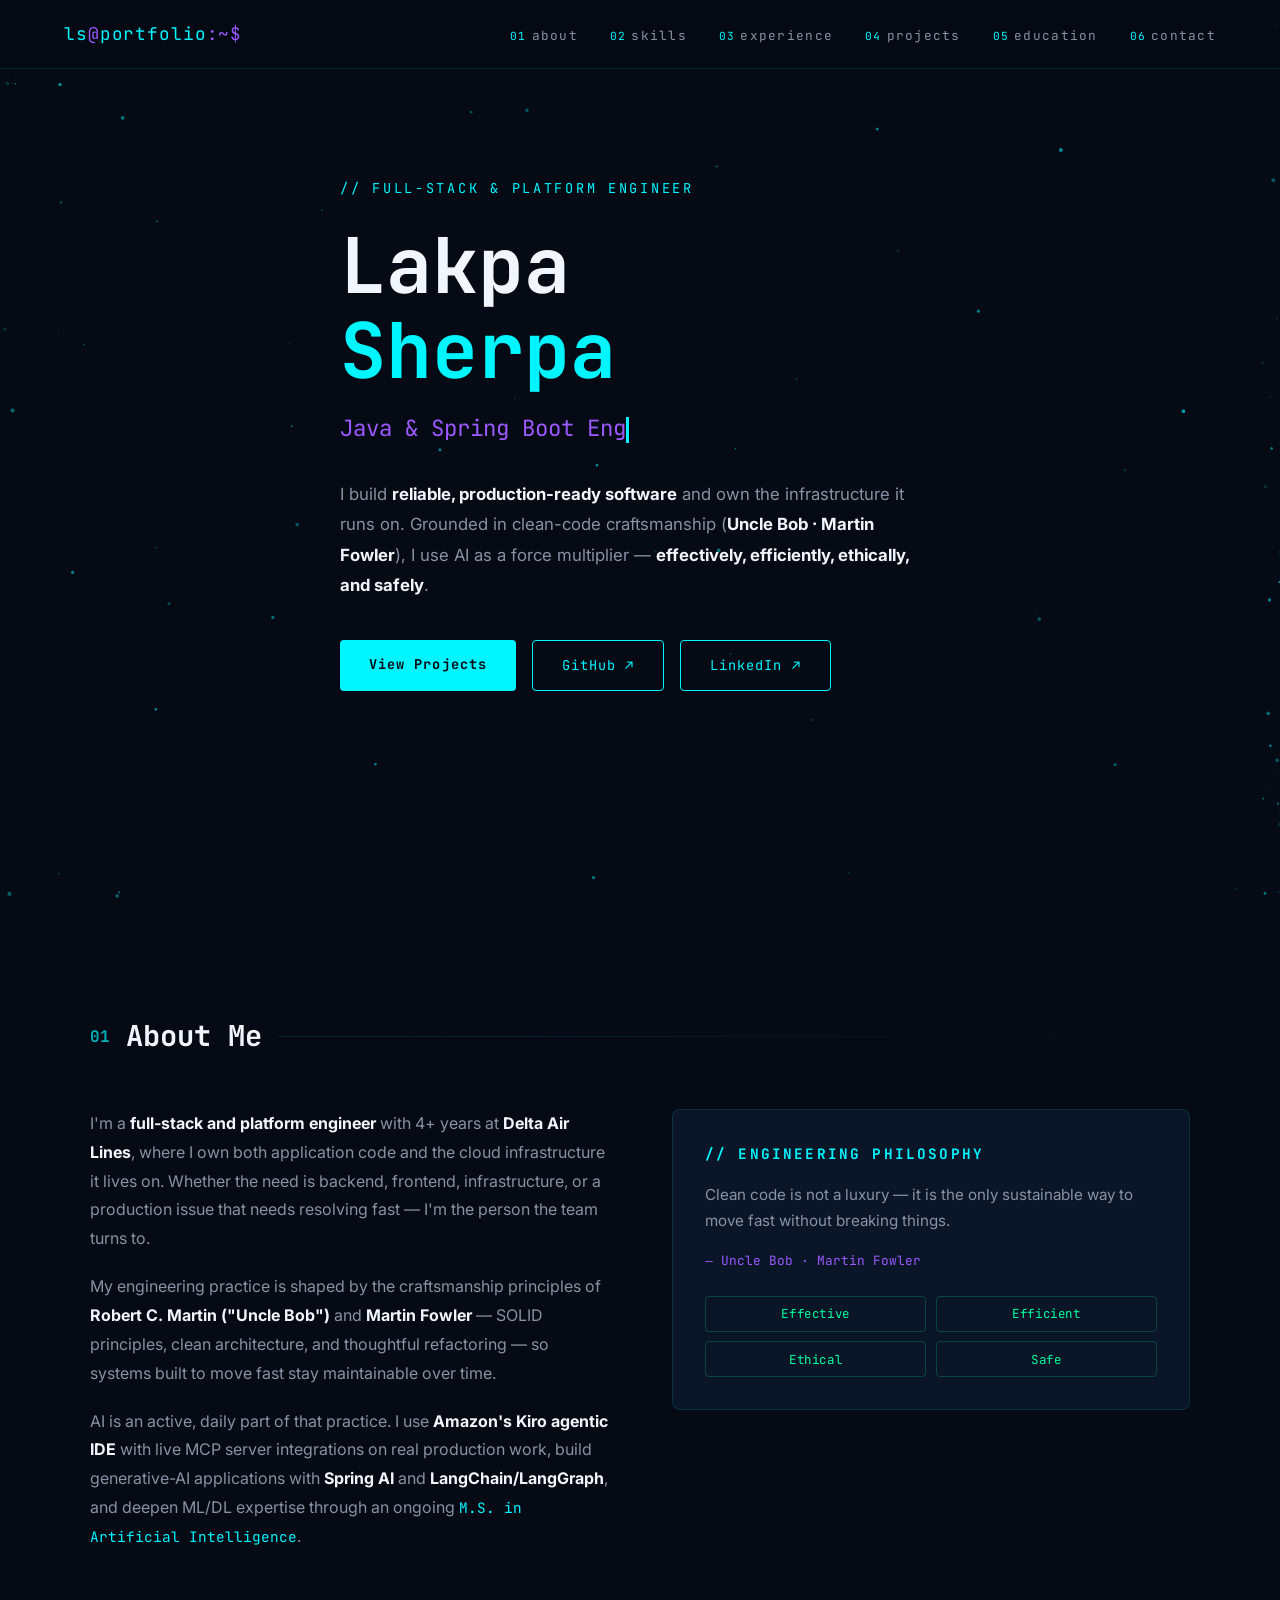
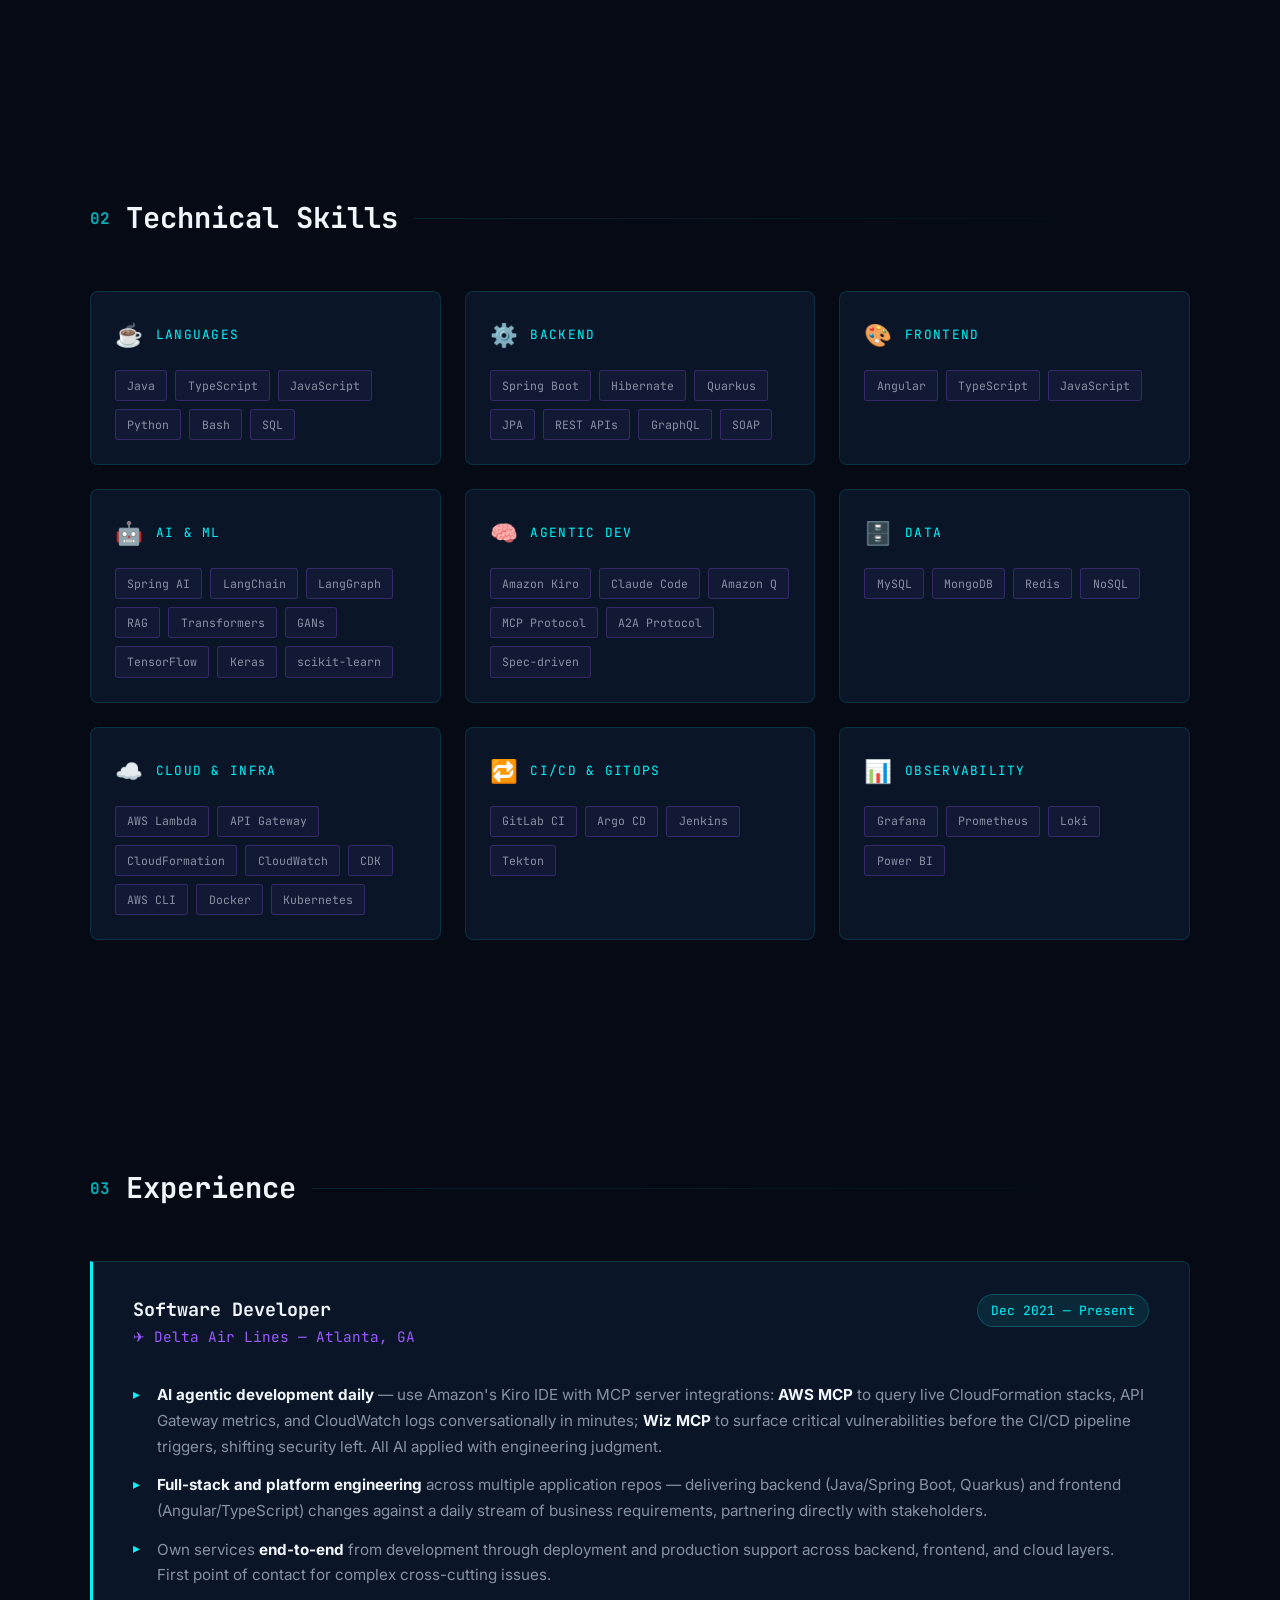
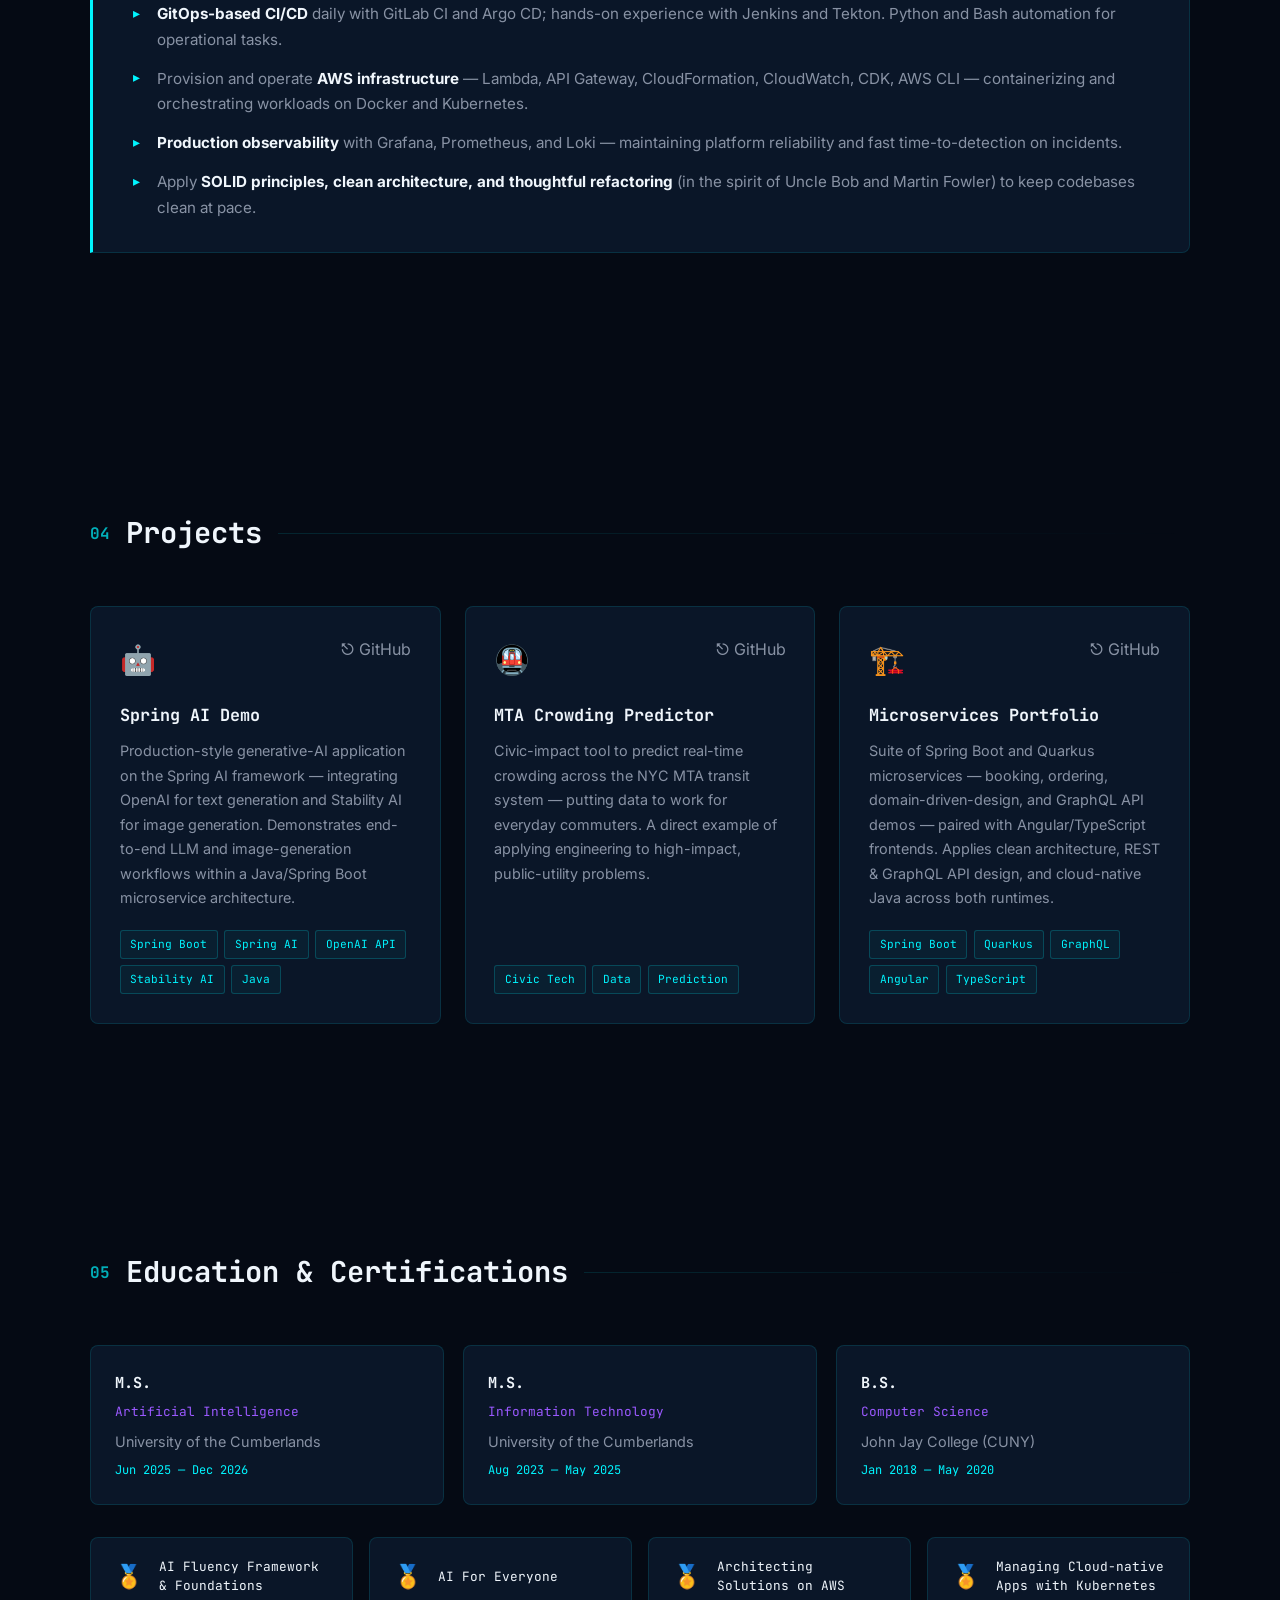
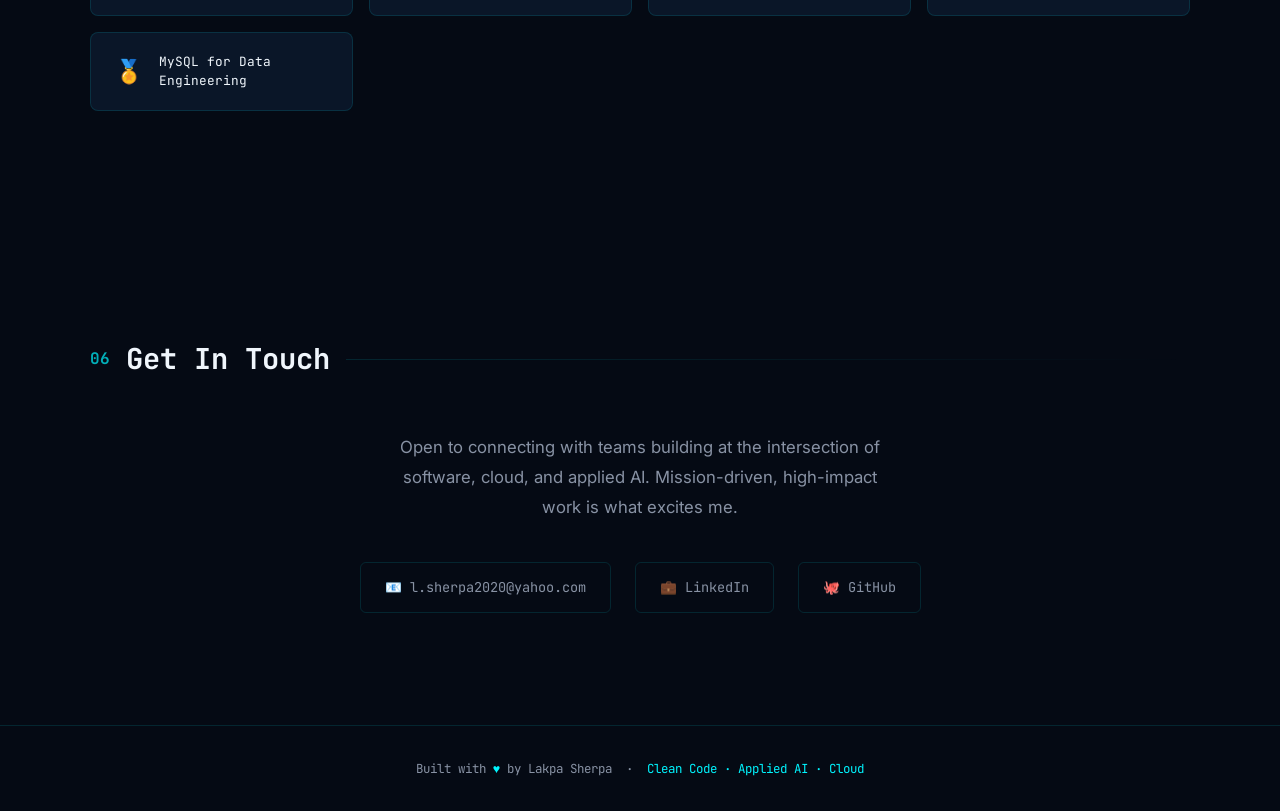
==== index.html @ 2749d1d5 "added the portfolio site" ====
<!DOCTYPE html>
<html lang="en">
<head>
<meta charset="UTF-8"/>
<meta name="viewport" content="width=device-width, initial-scale=1.0"/>
<title>Lakpa Sherpa — Full-Stack & Platform Engineer</title>
<link rel="preconnect" href="https://fonts.googleapis.com"/>
<link href="https://fonts.googleapis.com/css2?family=JetBrains+Mono:wght@300;400;600;700&family=Inter:wght@300;400;500;600&display=swap" rel="stylesheet"/>
<style>
*,*::before,*::after{box-sizing:border-box;margin:0;padding:0}
:root{
  --black:#050A14;
  --navy:#0D1B2A;
  --navy2:#0F2137;
  --cyan:#00F5FF;
  --violet:#9B59FF;
  --green:#00FF9C;
  --text:#8892A4;
  --white:#F0F6FC;
  --card:#0A1628;
  --border:rgba(0,245,255,0.12);
  --glow-cyan:0 0 20px rgba(0,245,255,0.4);
  --glow-violet:0 0 20px rgba(155,89,255,0.4);
}
html{scroll-behavior:smooth}
body{
  background:var(--black);
  color:var(--text);
  font-family:'Inter',sans-serif;
  font-size:16px;
  line-height:1.7;
  overflow-x:hidden;
}

/* ── SCROLLBAR ── */
::-webkit-scrollbar{width:4px}
::-webkit-scrollbar-track{background:var(--black)}
::-webkit-scrollbar-thumb{background:var(--cyan);border-radius:2px}

/* ── CANVAS BG ── */
#particles{position:fixed;top:0;left:0;width:100%;height:100%;z-index:0;pointer-events:none}

/* ── NAV ── */
nav{
  position:fixed;top:0;left:0;right:0;z-index:100;
  display:flex;justify-content:space-between;align-items:center;
  padding:1.2rem 4rem;
  background:rgba(5,10,20,0.85);
  backdrop-filter:blur(12px);
  border-bottom:1px solid var(--border);
  transition:all .3s;
}
.nav-logo{
  font-family:'JetBrains Mono',monospace;
  font-size:1.1rem;
  color:var(--cyan);
  text-decoration:none;
  letter-spacing:.05em;
}
.nav-logo span{color:var(--violet)}
.nav-links{display:flex;gap:2rem;list-style:none}
.nav-links a{
  font-family:'JetBrains Mono',monospace;
  font-size:.8rem;
  color:var(--text);
  text-decoration:none;
  letter-spacing:.1em;
  transition:color .2s;
  position:relative;
}
.nav-links a::before{
  content:attr(data-num);
  color:var(--cyan);
  margin-right:.3rem;
  font-size:.7rem;
}
.nav-links a:hover{color:var(--cyan)}

/* ── SECTIONS ── */
section{position:relative;z-index:1;padding:7rem 4rem}
.container{max-width:1100px;margin:0 auto}

/* ── HERO ── */
#hero{
  min-height:100vh;
  display:flex;align-items:center;
  padding-top:5rem;
}
.hero-inner{max-width:800px}
.hero-tag{
  font-family:'JetBrains Mono',monospace;
  font-size:.85rem;
  color:var(--cyan);
  letter-spacing:.2em;
  margin-bottom:1.5rem;
  opacity:0;animation:fadeUp .6s .2s forwards;
}
.hero-name{
  font-family:'JetBrains Mono',monospace;
  font-size:clamp(2.5rem,6vw,5rem);
  font-weight:700;
  color:var(--white);
  line-height:1.1;
  margin-bottom:1rem;
  opacity:0;animation:fadeUp .6s .4s forwards;
}
.hero-name .accent{color:var(--cyan)}
.hero-role{
  font-family:'JetBrains Mono',monospace;
  font-size:clamp(1rem,2.5vw,1.4rem);
  color:var(--violet);
  margin-bottom:2rem;
  min-height:2rem;
  opacity:0;animation:fadeUp .6s .6s forwards;
}
.cursor{
  display:inline-block;
  width:3px;height:1.2em;
  background:var(--cyan);
  vertical-align:middle;
  animation:blink 1s step-end infinite;
}
.hero-desc{
  font-size:1.05rem;
  color:var(--text);
  max-width:600px;
  margin-bottom:2.5rem;
  opacity:0;animation:fadeUp .6s .8s forwards;
  line-height:1.8;
}
.hero-desc strong{color:var(--white)}
.hero-cta{
  display:flex;gap:1rem;flex-wrap:wrap;
  opacity:0;animation:fadeUp .6s 1s forwards;
}
.btn{
  font-family:'JetBrains Mono',monospace;
  font-size:.85rem;
  letter-spacing:.08em;
  padding:.8rem 1.8rem;
  border-radius:4px;
  text-decoration:none;
  transition:all .25s;
  cursor:pointer;
}
.btn-primary{
  background:var(--cyan);
  color:var(--black);
  font-weight:700;
  border:none;
}
.btn-primary:hover{box-shadow:var(--glow-cyan);transform:translateY(-2px)}
.btn-outline{
  background:transparent;
  color:var(--cyan);
  border:1px solid var(--cyan);
}
.btn-outline:hover{background:rgba(0,245,255,0.08);box-shadow:var(--glow-cyan);transform:translateY(-2px)}

/* ── SECTION HEADING ── */
.section-heading{
  font-family:'JetBrains Mono',monospace;
  font-size:1.8rem;
  font-weight:700;
  color:var(--white);
  margin-bottom:3rem;
  display:flex;align-items:center;gap:1rem;
}
.section-heading::before{
  content:attr(data-num);
  color:var(--cyan);
  font-size:1rem;
  opacity:.7;
}
.section-heading::after{
  content:'';flex:1;
  height:1px;
  background:linear-gradient(to right,var(--border),transparent);
}

/* ── ABOUT ── */
.about-grid{display:grid;grid-template-columns:1fr 1fr;gap:4rem;align-items:start}
.about-text p{margin-bottom:1.2rem;color:var(--text);line-height:1.8}
.about-text p strong{color:var(--white)}
.about-text .highlight{
  color:var(--cyan);
  font-family:'JetBrains Mono',monospace;
  font-size:.9rem;
}
.philosophy-card{
  background:var(--card);
  border:1px solid var(--border);
  border-radius:8px;
  padding:2rem;
}
.philosophy-card h3{
  font-family:'JetBrains Mono',monospace;
  color:var(--cyan);
  font-size:.9rem;
  letter-spacing:.15em;
  margin-bottom:1rem;
  text-transform:uppercase;
}
.philosophy-card p{font-size:.95rem;color:var(--text);margin-bottom:1rem}
.philosophy-card .authors{
  font-family:'JetBrains Mono',monospace;
  font-size:.8rem;
  color:var(--violet);
}
.ai-principles{
  margin-top:1.5rem;
  display:grid;grid-template-columns:1fr 1fr;gap:.6rem;
}
.principle{
  font-family:'JetBrains Mono',monospace;
  font-size:.78rem;
  color:var(--green);
  padding:.4rem .8rem;
  border:1px solid rgba(0,255,156,0.2);
  border-radius:4px;
  text-align:center;
  letter-spacing:.05em;
}

/* ── SKILLS ── */
.skills-grid{display:grid;grid-template-columns:repeat(auto-fit,minmax(300px,1fr));gap:1.5rem}
.skill-card{
  background:var(--card);
  border:1px solid var(--border);
  border-radius:8px;
  padding:1.5rem;
  transition:all .25s;
}
.skill-card:hover{
  border-color:var(--cyan);
  box-shadow:var(--glow-cyan);
  transform:translateY(-3px);
}
.skill-card-header{
  display:flex;align-items:center;gap:.8rem;
  margin-bottom:1rem;
}
.skill-icon{font-size:1.4rem}
.skill-label{
  font-family:'JetBrains Mono',monospace;
  font-size:.8rem;
  color:var(--cyan);
  letter-spacing:.1em;
  text-transform:uppercase;
}
.skill-tags{display:flex;flex-wrap:wrap;gap:.5rem}
.tag{
  font-family:'JetBrains Mono',monospace;
  font-size:.72rem;
  padding:.3rem .7rem;
  border-radius:3px;
  border:1px solid rgba(155,89,255,0.25);
  color:var(--text);
  background:rgba(155,89,255,0.06);
  transition:all .2s;
}
.skill-card:hover .tag{border-color:rgba(0,245,255,0.3);background:rgba(0,245,255,0.06);color:var(--white)}

/* ── EXPERIENCE ── */
.exp-card{
  background:var(--card);
  border:1px solid var(--border);
  border-left:3px solid var(--cyan);
  border-radius:0 8px 8px 0;
  padding:2rem 2.5rem;
  margin-bottom:2rem;
  transition:all .25s;
}
.exp-card:hover{border-left-color:var(--violet);box-shadow:var(--glow-violet)}
.exp-header{display:flex;justify-content:space-between;align-items:flex-start;flex-wrap:wrap;gap:1rem;margin-bottom:.5rem}
.exp-title{
  font-family:'JetBrains Mono',monospace;
  font-size:1.15rem;
  font-weight:700;
  color:var(--white);
}
.exp-date{
  font-family:'JetBrains Mono',monospace;
  font-size:.8rem;
  color:var(--cyan);
  background:rgba(0,245,255,0.08);
  padding:.3rem .8rem;
  border-radius:20px;
  border:1px solid rgba(0,245,255,0.2);
  white-space:nowrap;
}
.exp-company{
  font-family:'JetBrains Mono',monospace;
  font-size:.9rem;
  color:var(--violet);
  margin-bottom:1.5rem;
}
.exp-bullets{list-style:none;display:flex;flex-direction:column;gap:.8rem}
.exp-bullets li{
  font-size:.95rem;
  color:var(--text);
  padding-left:1.5rem;
  position:relative;
  line-height:1.7;
}
.exp-bullets li::before{
  content:'▸';
  position:absolute;left:0;
  color:var(--cyan);
  font-size:.85rem;
  top:.05rem;
}
.exp-bullets li strong{color:var(--white)}

/* ── PROJECTS ── */
.projects-grid{display:grid;grid-template-columns:repeat(auto-fit,minmax(320px,1fr));gap:1.5rem}
.project-card{
  background:var(--card);
  border:1px solid var(--border);
  border-radius:8px;
  padding:1.8rem;
  display:flex;flex-direction:column;
  transition:all .3s;
  position:relative;
  overflow:hidden;
}
.project-card::before{
  content:'';
  position:absolute;top:0;left:0;right:0;height:2px;
  background:linear-gradient(to right,var(--cyan),var(--violet));
  transform:scaleX(0);transform-origin:left;
  transition:transform .35s;
}
.project-card:hover{border-color:rgba(0,245,255,0.3);transform:translateY(-4px);box-shadow:0 12px 40px rgba(0,0,0,.5)}
.project-card:hover::before{transform:scaleX(1)}
.project-top{display:flex;justify-content:space-between;align-items:flex-start;margin-bottom:1rem}
.project-icon{font-size:1.8rem}
.project-links{display:flex;gap:.7rem}
.project-links a{
  font-size:1rem;color:var(--text);text-decoration:none;
  transition:color .2s;
}
.project-links a:hover{color:var(--cyan)}
.project-name{
  font-family:'JetBrains Mono',monospace;
  font-size:1.05rem;
  font-weight:700;
  color:var(--white);
  margin-bottom:.6rem;
}
.project-desc{font-size:.9rem;color:var(--text);line-height:1.7;flex:1;margin-bottom:1.2rem}
.project-stack{display:flex;flex-wrap:wrap;gap:.4rem}
.stack-tag{
  font-family:'JetBrains Mono',monospace;
  font-size:.7rem;
  color:var(--cyan);
  padding:.25rem .6rem;
  border:1px solid rgba(0,245,255,0.2);
  border-radius:3px;
  background:rgba(0,245,255,0.04);
}

/* ── EDUCATION ── */
.edu-grid{display:grid;grid-template-columns:repeat(auto-fit,minmax(280px,1fr));gap:1.2rem}
.edu-card{
  background:var(--card);
  border:1px solid var(--border);
  border-radius:8px;
  padding:1.5rem;
  transition:all .25s;
}
.edu-card:hover{border-color:var(--violet);box-shadow:var(--glow-violet)}
.edu-degree{
  font-family:'JetBrains Mono',monospace;
  font-size:.95rem;
  font-weight:700;
  color:var(--white);
  margin-bottom:.3rem;
}
.edu-field{
  font-family:'JetBrains Mono',monospace;
  font-size:.8rem;
  color:var(--violet);
  margin-bottom:.5rem;
}
.edu-school{font-size:.9rem;color:var(--text);margin-bottom:.3rem}
.edu-date{
  font-family:'JetBrains Mono',monospace;
  font-size:.75rem;
  color:var(--cyan);
}

/* ── CERTS ── */
.certs-grid{display:grid;grid-template-columns:repeat(auto-fit,minmax(240px,1fr));gap:1rem}
.cert-card{
  background:var(--card);
  border:1px solid var(--border);
  border-radius:8px;
  padding:1.2rem 1.5rem;
  display:flex;align-items:center;gap:1rem;
  transition:all .25s;
}
.cert-card:hover{border-color:var(--green);box-shadow:0 0 16px rgba(0,255,156,0.2)}
.cert-icon{font-size:1.4rem;flex-shrink:0}
.cert-name{
  font-family:'JetBrains Mono',monospace;
  font-size:.8rem;
  color:var(--white);
  line-height:1.5;
}

/* ── CONTACT ── */
#contact{text-align:center}
.contact-intro{max-width:500px;margin:0 auto 2.5rem;font-size:1.05rem;line-height:1.8}
.contact-links{display:flex;justify-content:center;gap:1.5rem;flex-wrap:wrap}
.contact-link{
  display:flex;align-items:center;gap:.6rem;
  font-family:'JetBrains Mono',monospace;
  font-size:.85rem;
  color:var(--text);
  text-decoration:none;
  padding:.8rem 1.5rem;
  border:1px solid var(--border);
  border-radius:6px;
  transition:all .25s;
}
.contact-link:hover{color:var(--cyan);border-color:var(--cyan);box-shadow:var(--glow-cyan)}

/* ── FOOTER ── */
footer{
  text-align:center;
  padding:2rem;
  border-top:1px solid var(--border);
  font-family:'JetBrains Mono',monospace;
  font-size:.78rem;
  color:var(--text);
  position:relative;z-index:1;
}
footer span{color:var(--cyan)}

/* ── REVEAL ── */
.reveal{opacity:0;transform:translateY(30px);transition:opacity .6s,transform .6s}
.reveal.visible{opacity:1;transform:none}

/* ── ANIMATIONS ── */
@keyframes fadeUp{from{opacity:0;transform:translateY(20px)}to{opacity:1;transform:none}}
@keyframes blink{0%,100%{opacity:1}50%{opacity:0}}
@keyframes pulse-border{0%,100%{border-color:var(--border)}50%{border-color:var(--cyan)}}

/* ── RESPONSIVE ── */
@media(max-width:768px){
  nav{padding:1rem 1.5rem}
  .nav-links{display:none}
  section{padding:5rem 1.5rem}
  .about-grid{grid-template-columns:1fr}
  .exp-header{flex-direction:column}
}
</style>
</head>
<body>

<canvas id="particles"></canvas>

<!-- NAV -->
<nav>
  <a class="nav-logo" href="#hero">ls<span>@</span>portfolio<span>:~$</span></a>
  <ul class="nav-links">
    <li><a href="#about" data-num="01">about</a></li>
    <li><a href="#skills" data-num="02">skills</a></li>
    <li><a href="#experience" data-num="03">experience</a></li>
    <li><a href="#projects" data-num="04">projects</a></li>
    <li><a href="#education" data-num="05">education</a></li>
    <li><a href="#contact" data-num="06">contact</a></li>
  </ul>
</nav>

<!-- HERO -->
<section id="hero">
  <div class="container">
    <div class="hero-inner">
      <p class="hero-tag">// FULL-STACK &amp; PLATFORM ENGINEER</p>
      <h1 class="hero-name">Lakpa<br><span class="accent">Sherpa</span></h1>
      <div class="hero-role"><span id="typed-text"></span><span class="cursor"></span></div>
      <p class="hero-desc">
        I build <strong>reliable, production-ready software</strong> and own the infrastructure it runs on.
        Grounded in clean-code craftsmanship (<strong>Uncle Bob · Martin Fowler</strong>),
        I use AI as a force multiplier — <strong>effectively, efficiently, ethically, and safely</strong>.
      </p>
      <div class="hero-cta">
        <a href="#projects" class="btn btn-primary">View Projects</a>
        <a href="https://github.com/lsherpa-beta" target="_blank" class="btn btn-outline">GitHub ↗</a>
        <a href="https://www.linkedin.com/in/lakpasherpa-2a787b262" target="_blank" class="btn btn-outline">LinkedIn ↗</a>
      </div>
    </div>
  </div>
</section>

<!-- ABOUT -->
<section id="about">
  <div class="container">
    <h2 class="section-heading" data-num="01">About Me</h2>
    <div class="about-grid">
      <div class="about-text">
        <p>
          I'm a <strong>full-stack and platform engineer</strong> with 4+ years at
          <strong>Delta Air Lines</strong>, where I own both application code and the cloud infrastructure
          it lives on. Whether the need is backend, frontend, infrastructure, or a production issue
          that needs resolving fast — I'm the person the team turns to.
        </p>
        <p>
          My engineering practice is shaped by the craftsmanship principles of
          <strong>Robert C. Martin ("Uncle Bob")</strong> and <strong>Martin Fowler</strong> —
          SOLID principles, clean architecture, and thoughtful refactoring — so systems built to
          move fast stay maintainable over time.
        </p>
        <p>
          AI is an active, daily part of that practice. I use <strong>Amazon's Kiro agentic IDE</strong>
          with live MCP server integrations on real production work, build generative-AI applications
          with <strong>Spring AI</strong> and <strong>LangChain/LangGraph</strong>, and deepen ML/DL
          expertise through an ongoing <span class="highlight">M.S. in Artificial Intelligence</span>.
        </p>
      </div>
      <div>
        <div class="philosophy-card">
          <h3>// Engineering Philosophy</h3>
          <p>Clean code is not a luxury — it is the only sustainable way to move fast without breaking things.</p>
          <div class="authors">― Uncle Bob · Martin Fowler</div>
          <div class="ai-principles">
            <div class="principle">Effective</div>
            <div class="principle">Efficient</div>
            <div class="principle">Ethical</div>
            <div class="principle">Safe</div>
          </div>
        </div>
      </div>
    </div>
  </div>
</section>

<!-- SKILLS -->
<section id="skills">
  <div class="container">
    <h2 class="section-heading" data-num="02">Technical Skills</h2>
    <div class="skills-grid">
      <div class="skill-card reveal">
        <div class="skill-card-header"><span class="skill-icon">☕</span><span class="skill-label">Languages</span></div>
        <div class="skill-tags">
          <span class="tag">Java</span><span class="tag">TypeScript</span><span class="tag">JavaScript</span>
          <span class="tag">Python</span><span class="tag">Bash</span><span class="tag">SQL</span>
        </div>
      </div>
      <div class="skill-card reveal">
        <div class="skill-card-header"><span class="skill-icon">⚙️</span><span class="skill-label">Backend</span></div>
        <div class="skill-tags">
          <span class="tag">Spring Boot</span><span class="tag">Hibernate</span><span class="tag">Quarkus</span>
          <span class="tag">JPA</span><span class="tag">REST APIs</span><span class="tag">GraphQL</span><span class="tag">SOAP</span>
        </div>
      </div>
      <div class="skill-card reveal">
        <div class="skill-card-header"><span class="skill-icon">🎨</span><span class="skill-label">Frontend</span></div>
        <div class="skill-tags">
          <span class="tag">Angular</span><span class="tag">TypeScript</span><span class="tag">JavaScript</span>
        </div>
      </div>
      <div class="skill-card reveal">
        <div class="skill-card-header"><span class="skill-icon">🤖</span><span class="skill-label">AI & ML</span></div>
        <div class="skill-tags">
          <span class="tag">Spring AI</span><span class="tag">LangChain</span><span class="tag">LangGraph</span>
          <span class="tag">RAG</span><span class="tag">Transformers</span><span class="tag">GANs</span>
          <span class="tag">TensorFlow</span><span class="tag">Keras</span><span class="tag">scikit-learn</span>
        </div>
      </div>
      <div class="skill-card reveal">
        <div class="skill-card-header"><span class="skill-icon">🧠</span><span class="skill-label">Agentic Dev</span></div>
        <div class="skill-tags">
          <span class="tag">Amazon Kiro</span><span class="tag">Claude Code</span><span class="tag">Amazon Q</span>
          <span class="tag">MCP Protocol</span><span class="tag">A2A Protocol</span><span class="tag">Spec-driven</span>
        </div>
      </div>
      <div class="skill-card reveal">
        <div class="skill-card-header"><span class="skill-icon">🗄️</span><span class="skill-label">Data</span></div>
        <div class="skill-tags">
          <span class="tag">MySQL</span><span class="tag">MongoDB</span><span class="tag">Redis</span><span class="tag">NoSQL</span>
        </div>
      </div>
      <div class="skill-card reveal">
        <div class="skill-card-header"><span class="skill-icon">☁️</span><span class="skill-label">Cloud & Infra</span></div>
        <div class="skill-tags">
          <span class="tag">AWS Lambda</span><span class="tag">API Gateway</span><span class="tag">CloudFormation</span>
          <span class="tag">CloudWatch</span><span class="tag">CDK</span><span class="tag">AWS CLI</span>
          <span class="tag">Docker</span><span class="tag">Kubernetes</span>
        </div>
      </div>
      <div class="skill-card reveal">
        <div class="skill-card-header"><span class="skill-icon">🔁</span><span class="skill-label">CI/CD & GitOps</span></div>
        <div class="skill-tags">
          <span class="tag">GitLab CI</span><span class="tag">Argo CD</span><span class="tag">Jenkins</span><span class="tag">Tekton</span>
        </div>
      </div>
      <div class="skill-card reveal">
        <div class="skill-card-header"><span class="skill-icon">📊</span><span class="skill-label">Observability</span></div>
        <div class="skill-tags">
          <span class="tag">Grafana</span><span class="tag">Prometheus</span><span class="tag">Loki</span><span class="tag">Power BI</span>
        </div>
      </div>
    </div>
  </div>
</section>

<!-- EXPERIENCE -->
<section id="experience">
  <div class="container">
    <h2 class="section-heading" data-num="03">Experience</h2>
    <div class="exp-card reveal">
      <div class="exp-header">
        <div>
          <div class="exp-title">Software Developer</div>
          <div class="exp-company">✈ Delta Air Lines — Atlanta, GA</div>
        </div>
        <div class="exp-date">Dec 2021 — Present</div>
      </div>
      <ul class="exp-bullets">
        <li>
          <strong>AI agentic development daily</strong> — use Amazon's Kiro IDE with MCP server integrations:
          <strong>AWS MCP</strong> to query live CloudFormation stacks, API Gateway metrics, and CloudWatch logs
          conversationally in minutes; <strong>Wiz MCP</strong> to surface critical vulnerabilities
          before the CI/CD pipeline triggers, shifting security left. All AI applied with engineering judgment.
        </li>
        <li>
          <strong>Full-stack and platform engineering</strong> across multiple application repos — delivering
          backend (Java/Spring Boot, Quarkus) and frontend (Angular/TypeScript) changes against a
          daily stream of business requirements, partnering directly with stakeholders.
        </li>
        <li>
          Own services <strong>end-to-end</strong> from development through deployment and production support
          across backend, frontend, and cloud layers. First point of contact for complex cross-cutting issues.
        </li>
        <li>
          <strong>GitOps-based CI/CD</strong> daily with GitLab CI and Argo CD; hands-on experience with
          Jenkins and Tekton. Python and Bash automation for operational tasks.
        </li>
        <li>
          Provision and operate <strong>AWS infrastructure</strong> — Lambda, API Gateway, CloudFormation,
          CloudWatch, CDK, AWS CLI — containerizing and orchestrating workloads on Docker and Kubernetes.
        </li>
        <li>
          <strong>Production observability</strong> with Grafana, Prometheus, and Loki —
          maintaining platform reliability and fast time-to-detection on incidents.
        </li>
        <li>
          Apply <strong>SOLID principles, clean architecture, and thoughtful refactoring</strong>
          (in the spirit of Uncle Bob and Martin Fowler) to keep codebases clean at pace.
        </li>
      </ul>
    </div>
  </div>
</section>

<!-- PROJECTS -->
<section id="projects">
  <div class="container">
    <h2 class="section-heading" data-num="04">Projects</h2>
    <div class="projects-grid">
      <div class="project-card reveal">
        <div class="project-top">
          <span class="project-icon">🤖</span>
          <div class="project-links">
            <a href="https://github.com/lsherpa-beta/spring-ai-demo" target="_blank" title="GitHub">⎋ GitHub</a>
          </div>
        </div>
        <div class="project-name">Spring AI Demo</div>
        <p class="project-desc">
          Production-style generative-AI application on the Spring AI framework — integrating
          OpenAI for text generation and Stability AI for image generation. Demonstrates
          end-to-end LLM and image-generation workflows within a Java/Spring Boot microservice architecture.
        </p>
        <div class="project-stack">
          <span class="stack-tag">Spring Boot</span><span class="stack-tag">Spring AI</span>
          <span class="stack-tag">OpenAI API</span><span class="stack-tag">Stability AI</span><span class="stack-tag">Java</span>
        </div>
      </div>

      <div class="project-card reveal">
        <div class="project-top">
          <span class="project-icon">🚇</span>
          <div class="project-links">
            <a href="https://github.com/lsherpa-beta/mta-crowding-predictor" target="_blank" title="GitHub">⎋ GitHub</a>
          </div>
        </div>
        <div class="project-name">MTA Crowding Predictor</div>
        <p class="project-desc">
          Civic-impact tool to predict real-time crowding across the NYC MTA transit system —
          putting data to work for everyday commuters. A direct example of applying engineering
          to high-impact, public-utility problems.
        </p>
        <div class="project-stack">
          <span class="stack-tag">Civic Tech</span><span class="stack-tag">Data</span><span class="stack-tag">Prediction</span>
        </div>
      </div>

      <div class="project-card reveal">
        <div class="project-top">
          <span class="project-icon">🏗️</span>
          <div class="project-links">
            <a href="https://github.com/lsherpa-beta" target="_blank" title="GitHub">⎋ GitHub</a>
          </div>
        </div>
        <div class="project-name">Microservices Portfolio</div>
        <p class="project-desc">
          Suite of Spring Boot and Quarkus microservices — booking, ordering, domain-driven-design,
          and GraphQL API demos — paired with Angular/TypeScript frontends. Applies clean architecture,
          REST &amp; GraphQL API design, and cloud-native Java across both runtimes.
        </p>
        <div class="project-stack">
          <span class="stack-tag">Spring Boot</span><span class="stack-tag">Quarkus</span>
          <span class="stack-tag">GraphQL</span><span class="stack-tag">Angular</span><span class="stack-tag">TypeScript</span>
        </div>
      </div>
    </div>
  </div>
</section>

<!-- EDUCATION -->
<section id="education">
  <div class="container">
    <h2 class="section-heading" data-num="05">Education & Certifications</h2>
    <div class="edu-grid reveal">
      <div class="edu-card">
        <div class="edu-degree">M.S.</div>
        <div class="edu-field">Artificial Intelligence</div>
        <div class="edu-school">University of the Cumberlands</div>
        <div class="edu-date">Jun 2025 — Dec 2026</div>
      </div>
      <div class="edu-card">
        <div class="edu-degree">M.S.</div>
        <div class="edu-field">Information Technology</div>
        <div class="edu-school">University of the Cumberlands</div>
        <div class="edu-date">Aug 2023 — May 2025</div>
      </div>
      <div class="edu-card">
        <div class="edu-degree">B.S.</div>
        <div class="edu-field">Computer Science</div>
        <div class="edu-school">John Jay College (CUNY)</div>
        <div class="edu-date">Jan 2018 — May 2020</div>
      </div>
    </div>
    <div class="certs-grid reveal" style="margin-top:2rem">
      <div class="cert-card"><span class="cert-icon">🏅</span><span class="cert-name">AI Fluency Framework & Foundations</span></div>
      <div class="cert-card"><span class="cert-icon">🏅</span><span class="cert-name">AI For Everyone</span></div>
      <div class="cert-card"><span class="cert-icon">🏅</span><span class="cert-name">Architecting Solutions on AWS</span></div>
      <div class="cert-card"><span class="cert-icon">🏅</span><span class="cert-name">Managing Cloud-native Apps with Kubernetes</span></div>
      <div class="cert-card"><span class="cert-icon">🏅</span><span class="cert-name">MySQL for Data Engineering</span></div>
    </div>
  </div>
</section>

<!-- CONTACT -->
<section id="contact">
  <div class="container">
    <h2 class="section-heading" data-num="06" style="justify-content:center;text-align:left">Get In Touch</h2>
    <p class="contact-intro reveal">
      Open to connecting with teams building at the intersection of software, cloud, and applied AI.
      Mission-driven, high-impact work is what excites me.
    </p>
    <div class="contact-links reveal">
      <a class="contact-link" href="mailto:l.sherpa2020@yahoo.com">📧 l.sherpa2020@yahoo.com</a>
      <a class="contact-link" href="https://www.linkedin.com/in/lakpasherpa-2a787b262" target="_blank">💼 LinkedIn</a>
      <a class="contact-link" href="https://github.com/lsherpa-beta" target="_blank">🐙 GitHub</a>
    </div>
  </div>
</section>

<footer>
  <p>Built with <span>♥</span> by Lakpa Sherpa &nbsp;·&nbsp; <span>Clean Code · Applied AI · Cloud</span></p>
</footer>

<script>
// ── PARTICLES ──────────────────────────────────────────────────────────────
(function(){
  const canvas=document.getElementById('particles');
  const ctx=canvas.getContext('2d');
  let W,H,particles=[];
  const resize=()=>{W=canvas.width=window.innerWidth;H=canvas.height=window.innerHeight};
  resize();window.addEventListener('resize',resize);
  const N=80;
  for(let i=0;i<N;i++) particles.push({
    x:Math.random()*1920,y:Math.random()*1080,
    vx:(Math.random()-.5)*.3,vy:(Math.random()-.5)*.3,
    r:Math.random()*1.5+.5,
    a:Math.random()*.5+.1
  });
  function draw(){
    ctx.clearRect(0,0,W,H);
    particles.forEach(p=>{
      p.x+=p.vx;p.y+=p.vy;
      if(p.x<0)p.x=W;if(p.x>W)p.x=0;
      if(p.y<0)p.y=H;if(p.y>H)p.y=0;
      ctx.beginPath();
      ctx.arc(p.x,p.y,p.r,0,Math.PI*2);
      ctx.fillStyle=`rgba(0,245,255,${p.a})`;
      ctx.fill();
    });
    particles.forEach((a,i)=>{
      particles.slice(i+1).forEach(b=>{
        const dx=a.x-b.x,dy=a.y-b.y,d=Math.sqrt(dx*dx+dy*dy);
        if(d<120){
          ctx.beginPath();
          ctx.moveTo(a.x,a.y);ctx.lineTo(b.x,b.y);
          ctx.strokeStyle=`rgba(0,245,255,${.08*(1-d/120)})`;
          ctx.lineWidth=.5;ctx.stroke();
        }
      });
    });
    requestAnimationFrame(draw);
  }
  draw();
})();

// ── TYPING HERO ────────────────────────────────────────────────────────────
(function(){
  const lines=[
    'Java & Spring Boot Engineer',
    'Cloud & Platform Engineer',
    'AI-Assisted Developer (Kiro + MCP)',
    'Clean Code Practitioner',
    'M.S. Artificial Intelligence',
  ];
  let li=0,ci=0,deleting=false;
  const el=document.getElementById('typed-text');
  function type(){
    const line=lines[li];
    if(!deleting){
      el.textContent=line.slice(0,++ci);
      if(ci===line.length){deleting=true;setTimeout(type,2000);return}
    } else {
      el.textContent=line.slice(0,--ci);
      if(ci===0){deleting=false;li=(li+1)%lines.length}
    }
    setTimeout(type,deleting?40:65);
  }
  setTimeout(type,1200);
})();

// ── SCROLL REVEAL ──────────────────────────────────────────────────────────
(function(){
  const obs=new IntersectionObserver((entries)=>{
    entries.forEach(e=>{if(e.isIntersecting)e.target.classList.add('visible')});
  },{threshold:.12});
  document.querySelectorAll('.reveal').forEach(el=>obs.observe(el));
})();
</script>
</body>
</html>
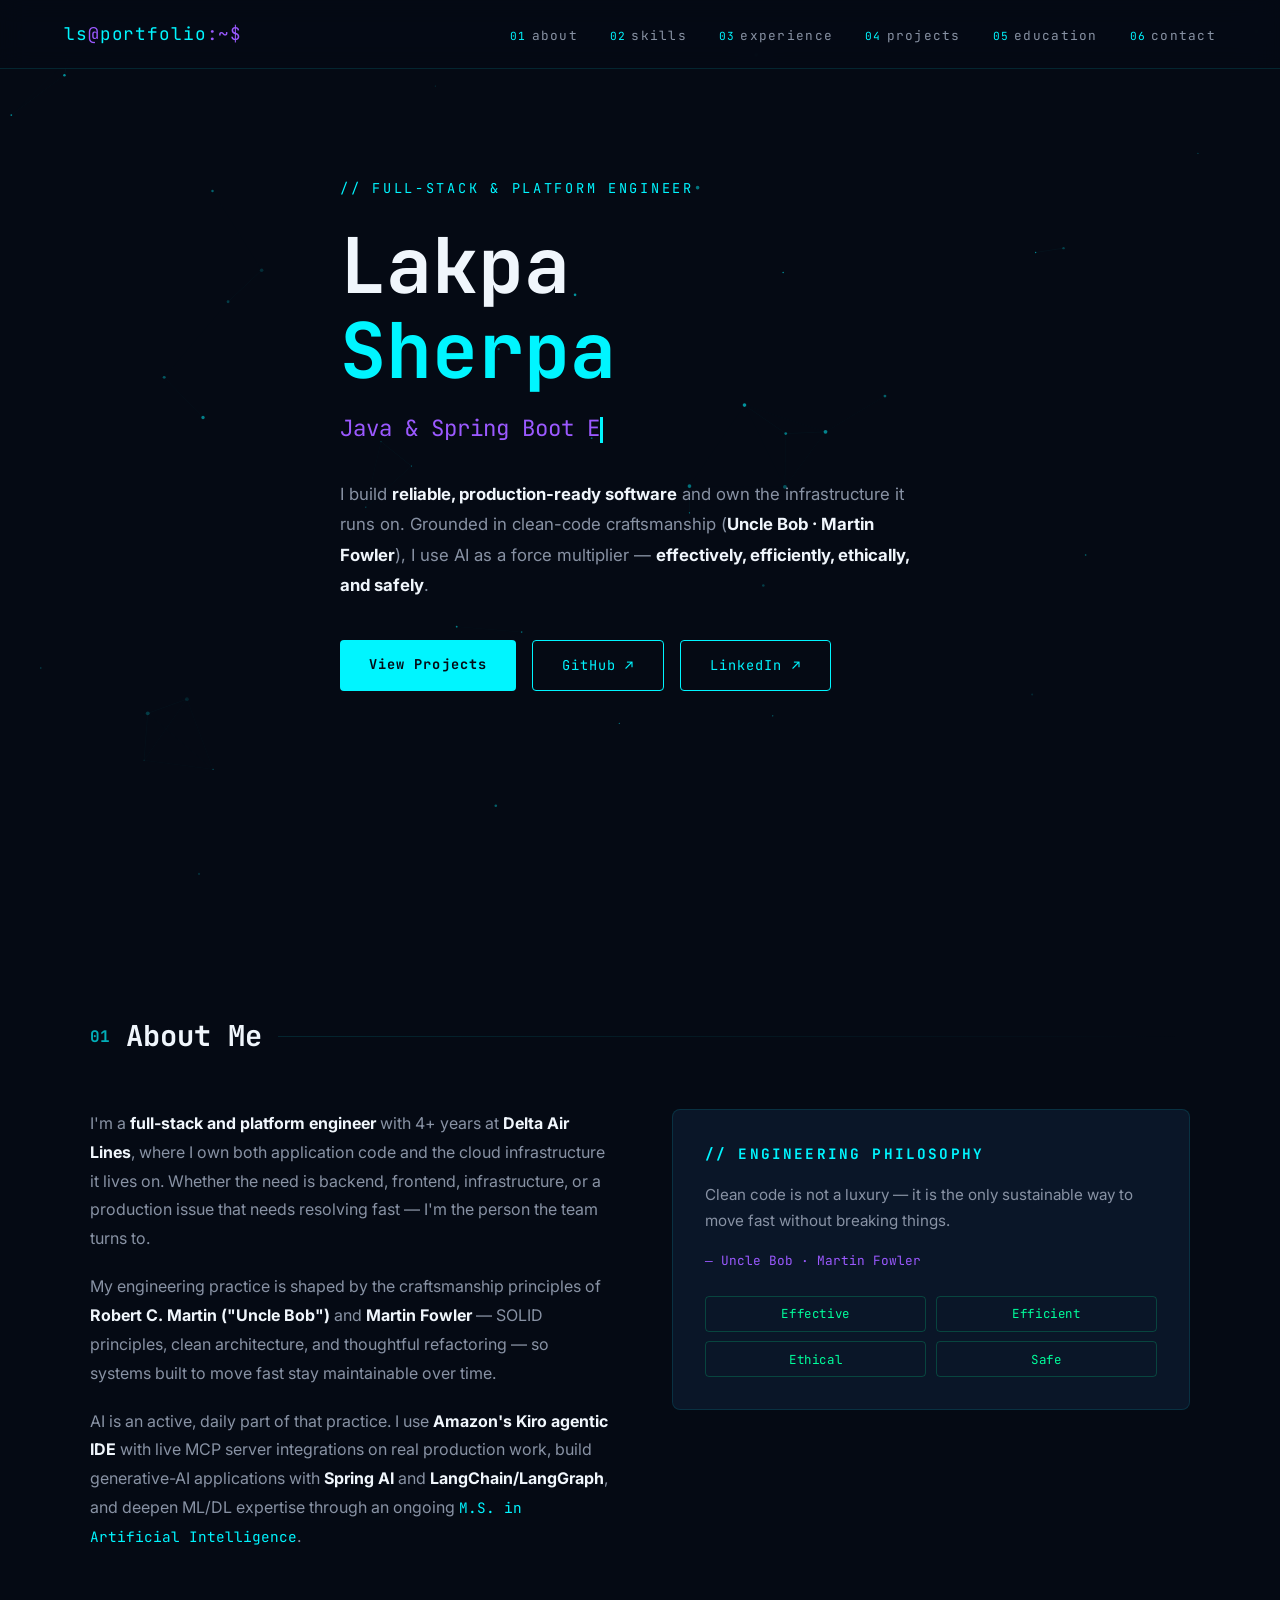
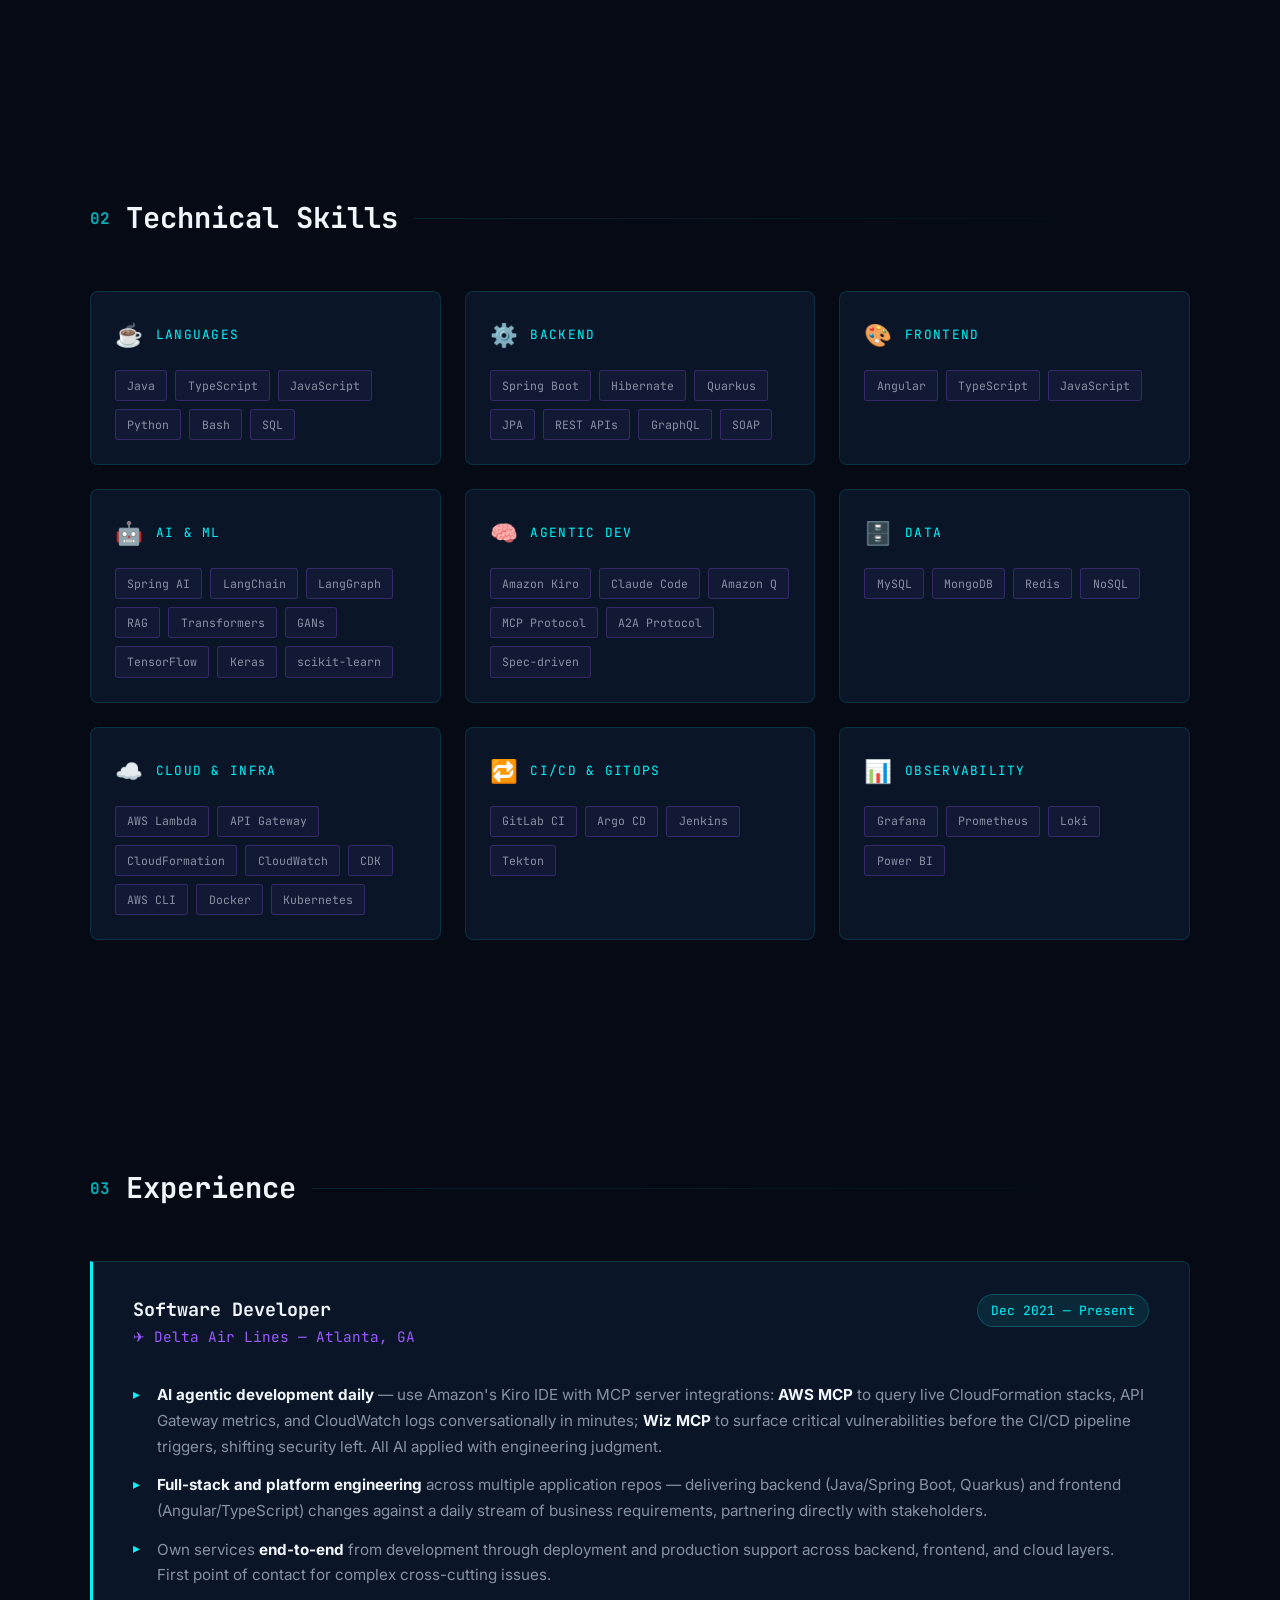
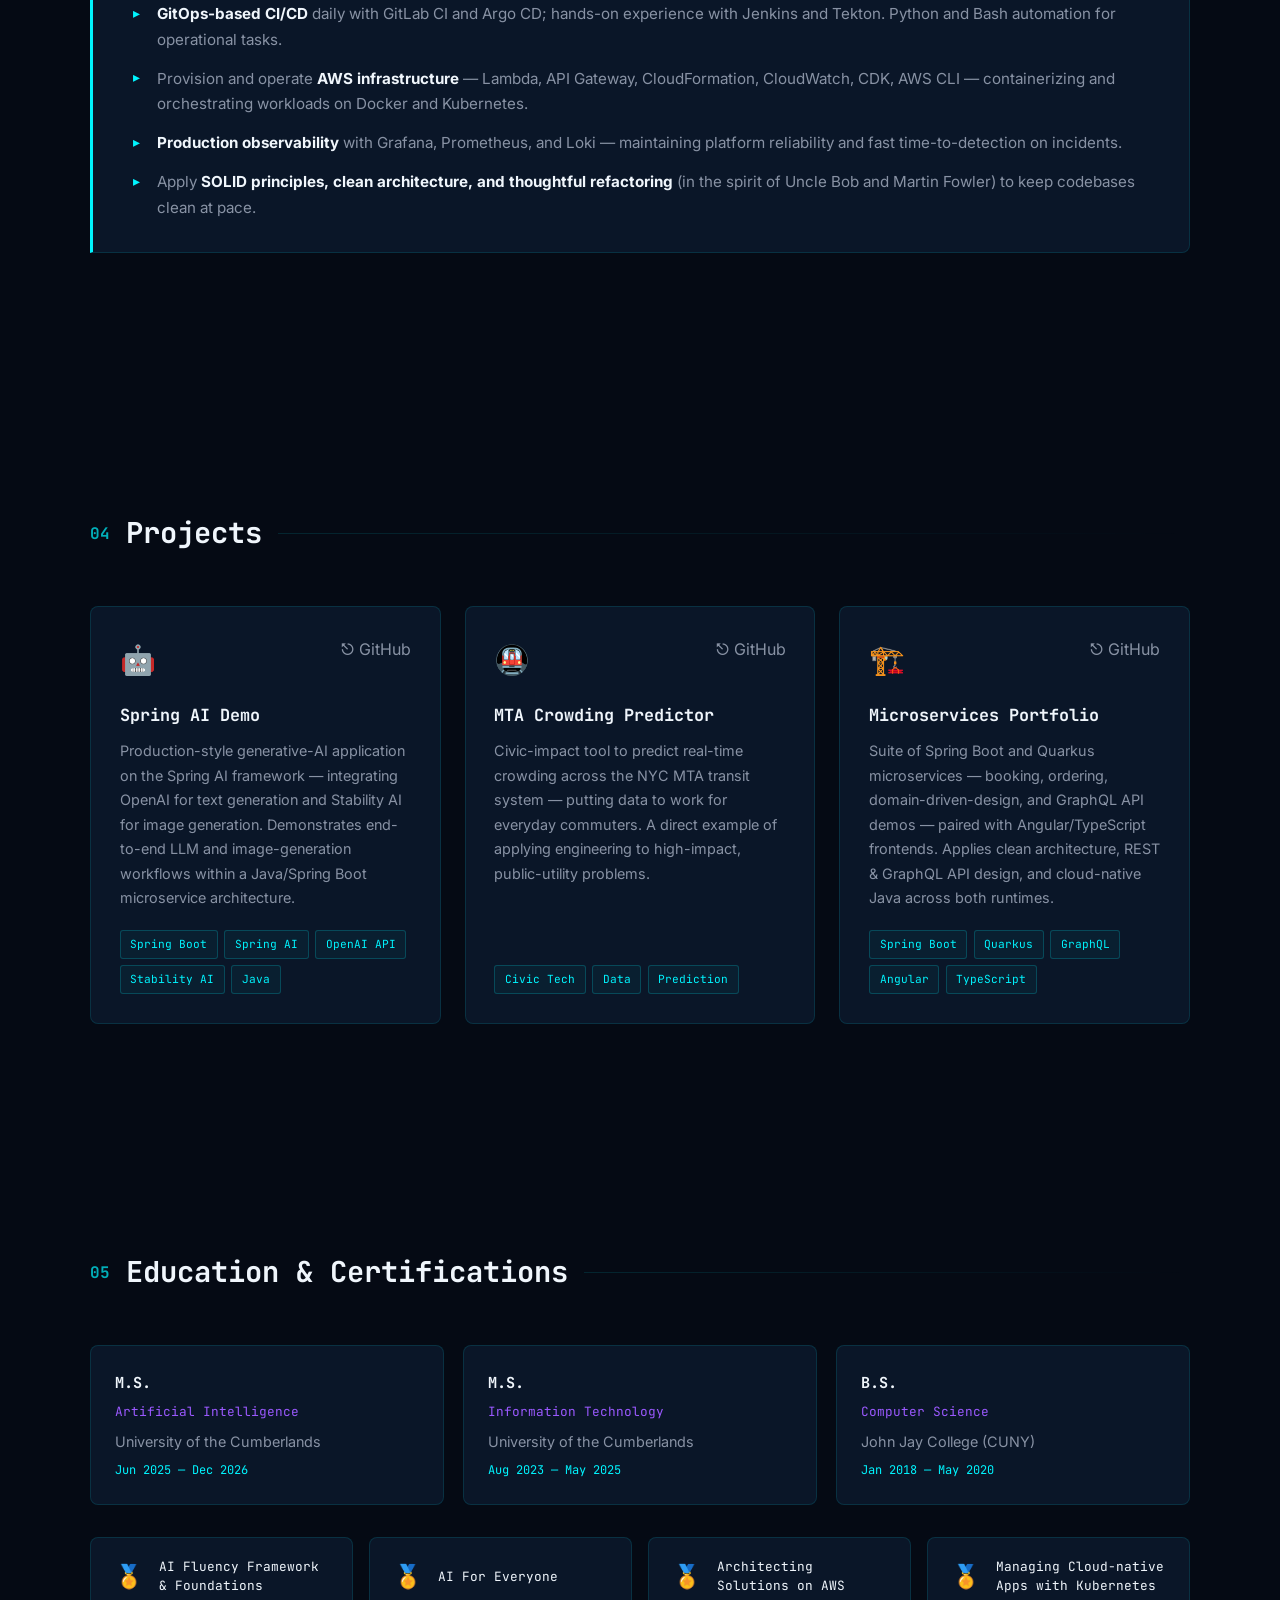
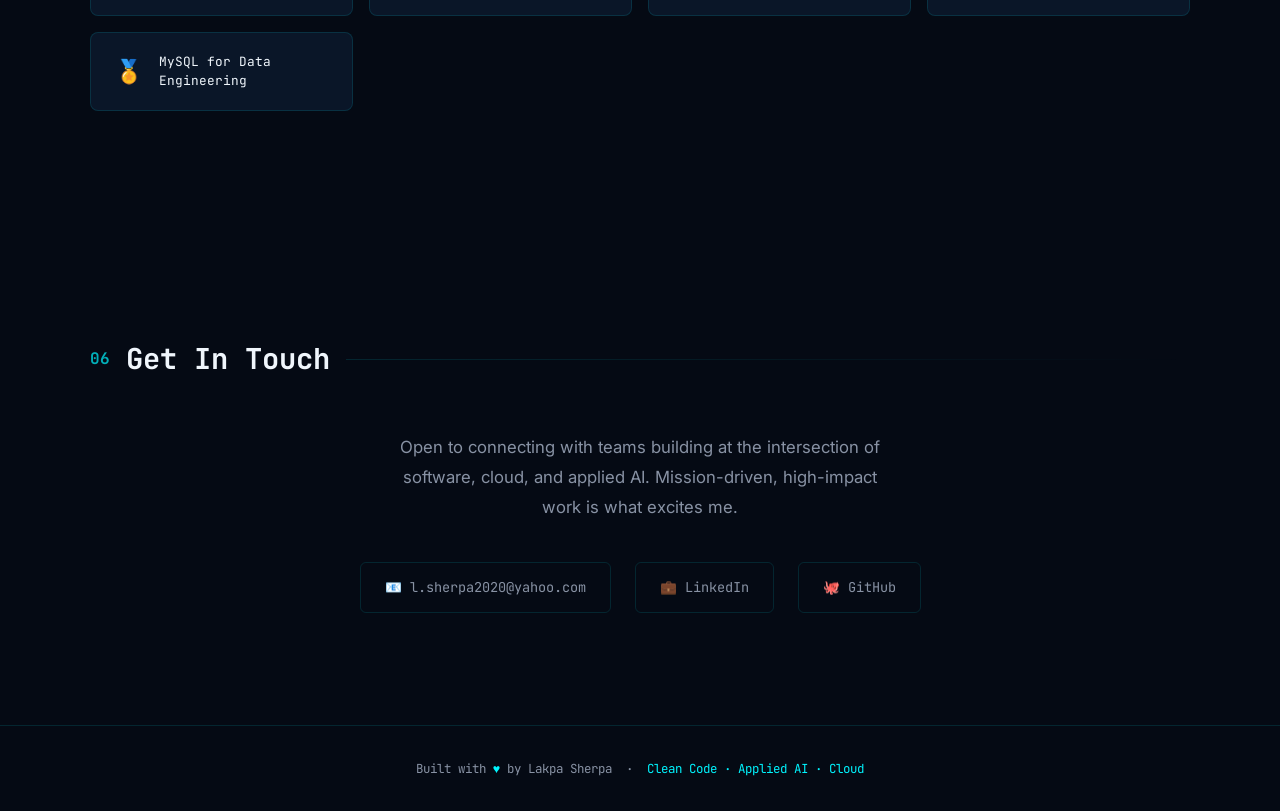
==== commit f6539d70: "Apply accessibility and perf fixes: prefers-reduced-motion, canvas aria, particle init using viewpor" ====
--- a/index.html
+++ b/index.html
@@ -4,6 +4,13 @@
 <meta charset="UTF-8"/>
 <meta name="viewport" content="width=device-width, initial-scale=1.0"/>
 <title>Lakpa Sherpa — Full-Stack & Platform Engineer</title>
+<meta name="description" content="Lakpa Sherpa — Full-stack & platform engineer. Specializes in Java, Spring Boot, AWS, and applied AI."/>
+<link rel="canonical" href="https://lsherpa-beta.github.io/"/>
+<meta property="og:title" content="Lakpa Sherpa — Full-Stack & Platform Engineer"/>
+<meta property="og:description" content="I build reliable, production-ready software and own the infrastructure it runs on."/>
+<meta property="og:type" content="website"/>
+<meta property="og:url" content="https://lsherpa-beta.github.io/"/>
+<meta name="twitter:card" content="summary_large_image"/>
 <link rel="preconnect" href="https://fonts.googleapis.com"/>
 <link href="https://fonts.googleapis.com/css2?family=JetBrains+Mono:wght@300;400;600;700&family=Inter:wght@300;400;500;600&display=swap" rel="stylesheet"/>
 <style>
@@ -32,6 +39,27 @@
   overflow-x:hidden;
 }
 
+/* Skip link */
+.skip-link{
+  position:absolute;
+  left:-999px;
+  top:auto;
+  width:1px;
+  height:1px;
+  overflow:hidden;
+}
+.skip-link:focus{
+  left:1rem;
+  top:1rem;
+  width:auto;
+  height:auto;
+  padding:.5rem 1rem;
+  background:var(--cyan);
+  color:var(--black);
+  border-radius:4px;
+  z-index:9999;
+}
+
 /* ── SCROLLBAR ── */
 ::-webkit-scrollbar{width:4px}
 ::-webkit-scrollbar-track{background:var(--black)}
@@ -447,6 +475,12 @@
 @keyframes blink{0%,100%{opacity:1}50%{opacity:0}}
 @keyframes pulse-border{0%,100%{border-color:var(--border)}50%{border-color:var(--cyan)}}
 
+/* prefers-reduced-motion: disable non-essential animation */
+@media (prefers-reduced-motion: reduce){
+  *, *::before, *::after { animation: none !important; transition: none !important; }
+  html { scroll-behavior: auto; }
+}
+
 /* ── RESPONSIVE ── */
 @media(max-width:768px){
   nav{padding:1rem 1.5rem}
@@ -459,7 +493,9 @@
 </head>
 <body>
 
-<canvas id="particles"></canvas>
+<a class="skip-link" href="#hero">Skip to content</a>
+
+<canvas id="particles" aria-hidden="true" role="presentation"></canvas>
 
 <!-- NAV -->
 <nav>
@@ -473,6 +509,8 @@
     <li><a href="#contact" data-num="06">contact</a></li>
   </ul>
 </nav>
+
+<main>
 
 <!-- HERO -->
 <section id="hero">
@@ -488,8 +526,8 @@
       </p>
       <div class="hero-cta">
         <a href="#projects" class="btn btn-primary">View Projects</a>
-        <a href="https://github.com/lsherpa-beta" target="_blank" class="btn btn-outline">GitHub ↗</a>
-        <a href="https://www.linkedin.com/in/lakpasherpa-2a787b262" target="_blank" class="btn btn-outline">LinkedIn ↗</a>
+        <a href="https://github.com/lsherpa-beta" target="_blank" rel="noopener noreferrer" class="btn btn-outline">GitHub ↗</a>
+        <a href="https://www.linkedin.com/in/lakpasherpa-2a787b262" target="_blank" rel="noopener noreferrer" class="btn btn-outline">LinkedIn ↗</a>
       </div>
     </div>
   </div>
@@ -665,7 +703,7 @@
         <div class="project-top">
           <span class="project-icon">🤖</span>
           <div class="project-links">
-            <a href="https://github.com/lsherpa-beta/spring-ai-demo" target="_blank" title="GitHub">⎋ GitHub</a>
+            <a href="https://github.com/lsherpa-beta/spring-ai-demo" target="_blank" rel="noopener noreferrer" title="GitHub">⎋ GitHub</a>
           </div>
         </div>
         <div class="project-name">Spring AI Demo</div>
@@ -684,7 +722,7 @@
         <div class="project-top">
           <span class="project-icon">🚇</span>
           <div class="project-links">
-            <a href="https://github.com/lsherpa-beta/mta-crowding-predictor" target="_blank" title="GitHub">⎋ GitHub</a>
+            <a href="https://github.com/lsherpa-beta/mta-crowding-predictor" target="_blank" rel="noopener noreferrer" title="GitHub">⎋ GitHub</a>
           </div>
         </div>
         <div class="project-name">MTA Crowding Predictor</div>
@@ -702,7 +740,7 @@
         <div class="project-top">
           <span class="project-icon">🏗️</span>
           <div class="project-links">
-            <a href="https://github.com/lsherpa-beta" target="_blank" title="GitHub">⎋ GitHub</a>
+            <a href="https://github.com/lsherpa-beta" target="_blank" rel="noopener noreferrer" title="GitHub">⎋ GitHub</a>
           </div>
         </div>
         <div class="project-name">Microservices Portfolio</div>
@@ -764,69 +802,101 @@
     </p>
     <div class="contact-links reveal">
       <a class="contact-link" href="mailto:l.sherpa2020@yahoo.com">📧 l.sherpa2020@yahoo.com</a>
-      <a class="contact-link" href="https://www.linkedin.com/in/lakpasherpa-2a787b262" target="_blank">💼 LinkedIn</a>
-      <a class="contact-link" href="https://github.com/lsherpa-beta" target="_blank">🐙 GitHub</a>
+      <a class="contact-link" href="https://www.linkedin.com/in/lakpasherpa-2a787b262" target="_blank" rel="noopener noreferrer">💼 LinkedIn</a>
+      <a class="contact-link" href="https://github.com/lsherpa-beta" target="_blank" rel="noopener noreferrer">🐙 GitHub</a>
     </div>
   </div>
 </section>
 
+</main>
+
 <footer>
   <p>Built with <span>♥</span> by Lakpa Sherpa &nbsp;·&nbsp; <span>Clean Code · Applied AI · Cloud</span></p>
 </footer>
 
 <script>
-// ── PARTICLES ──────────────────────────────────────────────────────────────
+// ── PARTICLES ────────────────────────────────────────────────────────────
 (function(){
   const canvas=document.getElementById('particles');
   const ctx=canvas.getContext('2d');
   let W,H,particles=[];
-  const resize=()=>{W=canvas.width=window.innerWidth;H=canvas.height=window.innerHeight};
+  const resize=()=>{
+    const dpr = window.devicePixelRatio || 1;
+    W=canvas.width=Math.floor(window.innerWidth * dpr);
+    H=canvas.height=Math.floor(window.innerHeight * dpr);
+    canvas.style.width = window.innerWidth + 'px';
+    canvas.style.height = window.innerHeight + 'px';
+    ctx.setTransform(dpr,0,0,dpr,0,0);
+  };
   resize();window.addEventListener('resize',resize);
-  const N=80;
-  for(let i=0;i<N;i++) particles.push({
-    x:Math.random()*1920,y:Math.random()*1080,
-    vx:(Math.random()-.5)*.3,vy:(Math.random()-.5)*.3,
-    r:Math.random()*1.5+.5,
-    a:Math.random()*.5+.1
-  });
-  function draw(){
-    ctx.clearRect(0,0,W,H);
-    particles.forEach(p=>{
-      p.x+=p.vx;p.y+=p.vy;
-      if(p.x<0)p.x=W;if(p.x>W)p.x=0;
-      if(p.y<0)p.y=H;if(p.y>H)p.y=0;
-      ctx.beginPath();
-      ctx.arc(p.x,p.y,p.r,0,Math.PI*2);
-      ctx.fillStyle=`rgba(0,245,255,${p.a})`;
-      ctx.fill();
+
+  // Respect prefers-reduced-motion: if user prefers reduced motion, skip particle animation entirely
+  const prefersReduced = window.matchMedia && window.matchMedia('(prefers-reduced-motion: reduce)').matches;
+  if (!prefersReduced) {
+    // Create particles using actual canvas size
+    const N = Math.round(Math.min(120, Math.max(30, (window.innerWidth * window.innerHeight) / (1920*1080) * 80)));
+    for(let i=0;i<N;i++) particles.push({
+      x:Math.random()*window.innerWidth,
+      y:Math.random()*window.innerHeight,
+      vx:(Math.random()-.5)*.3,vy:(Math.random()-.5)*.3,
+      r:Math.random()*1.5+.5,
+      a:Math.random()*.5+.1
     });
-    particles.forEach((a,i)=>{
-      particles.slice(i+1).forEach(b=>{
-        const dx=a.x-b.x,dy=a.y-b.y,d=Math.sqrt(dx*dx+dy*dy);
-        if(d<120){
-          ctx.beginPath();
-          ctx.moveTo(a.x,a.y);ctx.lineTo(b.x,b.y);
-          ctx.strokeStyle=`rgba(0,245,255,${.08*(1-d/120)})`;
-          ctx.lineWidth=.5;ctx.stroke();
+
+    let animationId = null;
+    function draw(){
+      if (document.hidden) { animationId = requestAnimationFrame(draw); return; }
+      ctx.clearRect(0,0,canvas.width,canvas.height);
+      particles.forEach(p=>{
+        p.x+=p.vx;p.y+=p.vy;
+        if(p.x<0)p.x=window.innerWidth;if(p.x>window.innerWidth)p.x=0;
+        if(p.y<0)p.y=window.innerHeight;if(p.y>window.innerHeight)p.y=0;
+        ctx.beginPath();
+        ctx.arc(p.x,p.y,p.r,0,Math.PI*2);
+        ctx.fillStyle=`rgba(0,245,255,${p.a})`;
+        ctx.fill();
+      });
+      particles.forEach((a,i)=>{
+        for (let j=i+1;j<particles.length;j++){
+          const b = particles[j];
+          const dx=a.x-b.x,dy=a.y-b.y,d=Math.sqrt(dx*dx+dy*dy);
+          if(d<120){
+            ctx.beginPath();
+            ctx.moveTo(a.x,a.y);ctx.lineTo(b.x,b.y);
+            ctx.strokeStyle=`rgba(0,245,255,${.08*(1-d/120)})`;
+            ctx.lineWidth=.5;ctx.stroke();
+          }
         }
       });
+      animationId = requestAnimationFrame(draw);
+    }
+
+    document.addEventListener('visibilitychange',()=>{
+      if (document.hidden) { if (animationId) cancelAnimationFrame(animationId); }
+      else draw();
     });
-    requestAnimationFrame(draw);
+
+    draw();
   }
-  draw();
 })();
 
-// ── TYPING HERO ────────────────────────────────────────────────────────────
+// ── TYPING HERO ───────────────────────────────────────────────────────────
 (function(){
-  const lines=[
+  const prefersReduced = window.matchMedia && window.matchMedia('(prefers-reduced-motion: reduce)').matches;
+  const lines = [
     'Java & Spring Boot Engineer',
     'Cloud & Platform Engineer',
     'AI-Assisted Developer (Kiro + MCP)',
     'Clean Code Practitioner',
-    'M.S. Artificial Intelligence',
+    'M.S. Artificial Intelligence'
   ];
+  const el=document.getElementById('typed-text');
+  if (prefersReduced) {
+    // If reduced motion is preferred, show the first line without typing animation
+    if (el) el.textContent = lines[0];
+    return;
+  }
   let li=0,ci=0,deleting=false;
-  const el=document.getElementById('typed-text');
   function type(){
     const line=lines[li];
     if(!deleting){
@@ -843,6 +913,12 @@
 
 // ── SCROLL REVEAL ──────────────────────────────────────────────────────────
 (function(){
+  const prefersReduced = window.matchMedia && window.matchMedia('(prefers-reduced-motion: reduce)').matches;
+  if (prefersReduced) {
+    // If user prefers reduced motion, simply make reveal elements visible immediately
+    document.querySelectorAll('.reveal').forEach(el=>el.classList.add('visible'));
+    return;
+  }
   const obs=new IntersectionObserver((entries)=>{
     entries.forEach(e=>{if(e.isIntersecting)e.target.classList.add('visible')});
   },{threshold:.12});
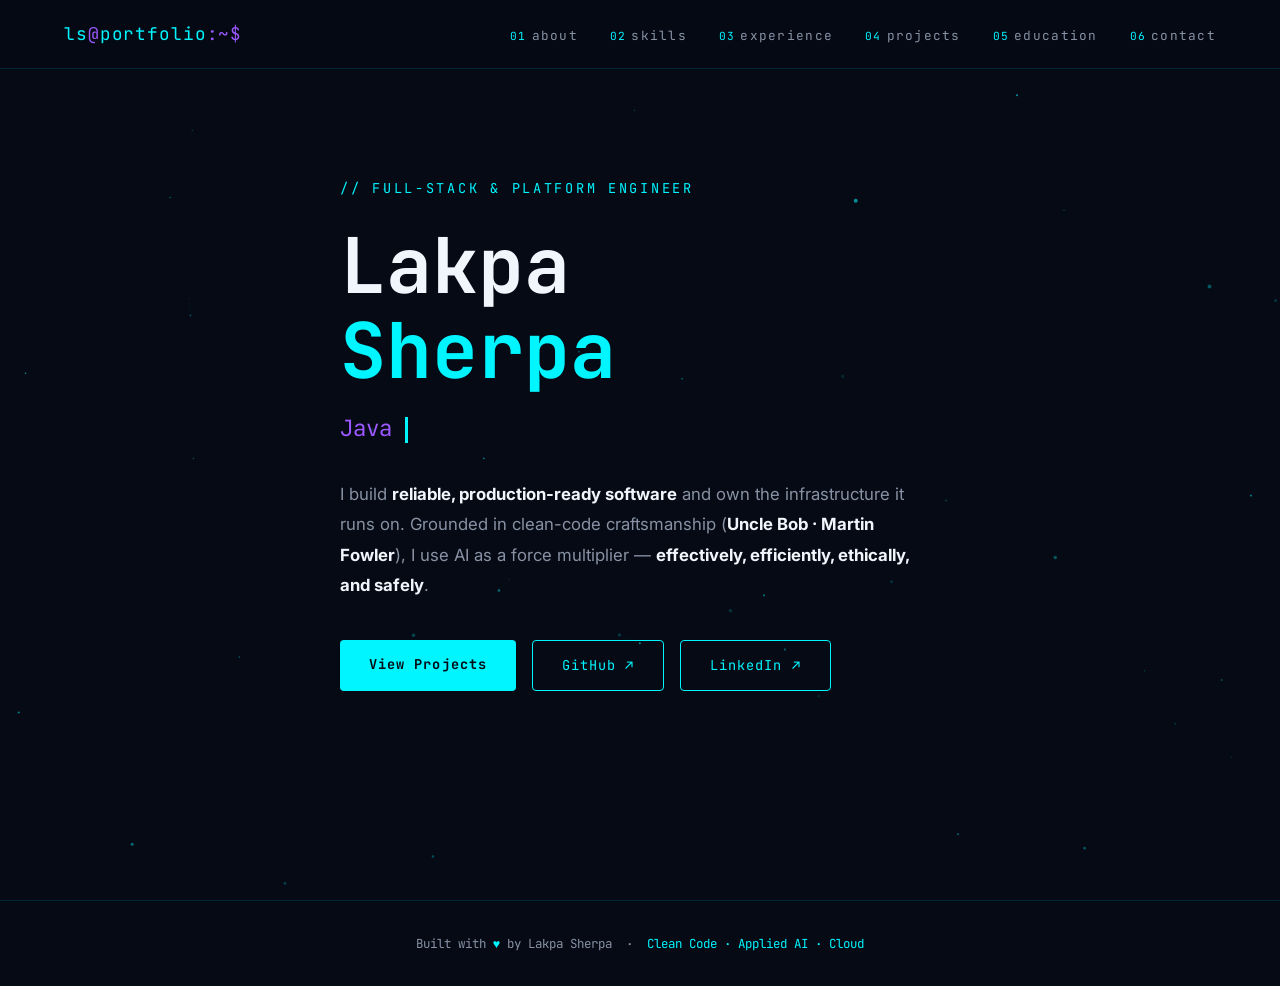
==== commit 10ca341e: "seperated the file into multiple pages" ====
--- a/index.html
+++ b/index.html
@@ -13,917 +13,57 @@
 <meta name="twitter:card" content="summary_large_image"/>
 <link rel="preconnect" href="https://fonts.googleapis.com"/>
 <link href="https://fonts.googleapis.com/css2?family=JetBrains+Mono:wght@300;400;600;700&family=Inter:wght@300;400;500;600&display=swap" rel="stylesheet"/>
-<style>
-*,*::before,*::after{box-sizing:border-box;margin:0;padding:0}
-:root{
-  --black:#050A14;
-  --navy:#0D1B2A;
-  --navy2:#0F2137;
-  --cyan:#00F5FF;
-  --violet:#9B59FF;
-  --green:#00FF9C;
-  --text:#8892A4;
-  --white:#F0F6FC;
-  --card:#0A1628;
-  --border:rgba(0,245,255,0.12);
-  --glow-cyan:0 0 20px rgba(0,245,255,0.4);
-  --glow-violet:0 0 20px rgba(155,89,255,0.4);
-}
-html{scroll-behavior:smooth}
-body{
-  background:var(--black);
-  color:var(--text);
-  font-family:'Inter',sans-serif;
-  font-size:16px;
-  line-height:1.7;
-  overflow-x:hidden;
-}
+<link rel="stylesheet" href="assets/css/style.css"/>
+</head>
+<body data-page="home">
 
-/* Skip link */
-.skip-link{
-  position:absolute;
-  left:-999px;
-  top:auto;
-  width:1px;
-  height:1px;
-  overflow:hidden;
-}
-.skip-link:focus{
-  left:1rem;
-  top:1rem;
-  width:auto;
-  height:auto;
-  padding:.5rem 1rem;
-  background:var(--cyan);
-  color:var(--black);
-  border-radius:4px;
-  z-index:9999;
-}
-
-/* ── SCROLLBAR ── */
-::-webkit-scrollbar{width:4px}
-::-webkit-scrollbar-track{background:var(--black)}
-::-webkit-scrollbar-thumb{background:var(--cyan);border-radius:2px}
-
-/* ── CANVAS BG ── */
-#particles{position:fixed;top:0;left:0;width:100%;height:100%;z-index:0;pointer-events:none}
-
-/* ── NAV ── */
-nav{
-  position:fixed;top:0;left:0;right:0;z-index:100;
-  display:flex;justify-content:space-between;align-items:center;
-  padding:1.2rem 4rem;
-  background:rgba(5,10,20,0.85);
-  backdrop-filter:blur(12px);
-  border-bottom:1px solid var(--border);
-  transition:all .3s;
-}
-.nav-logo{
-  font-family:'JetBrains Mono',monospace;
-  font-size:1.1rem;
-  color:var(--cyan);
-  text-decoration:none;
-  letter-spacing:.05em;
-}
-.nav-logo span{color:var(--violet)}
-.nav-links{display:flex;gap:2rem;list-style:none}
-.nav-links a{
-  font-family:'JetBrains Mono',monospace;
-  font-size:.8rem;
-  color:var(--text);
-  text-decoration:none;
-  letter-spacing:.1em;
-  transition:color .2s;
-  position:relative;
-}
-.nav-links a::before{
-  content:attr(data-num);
-  color:var(--cyan);
-  margin-right:.3rem;
-  font-size:.7rem;
-}
-.nav-links a:hover{color:var(--cyan)}
-
-/* ── SECTIONS ── */
-section{position:relative;z-index:1;padding:7rem 4rem}
-.container{max-width:1100px;margin:0 auto}
-
-/* ── HERO ── */
-#hero{
-  min-height:100vh;
-  display:flex;align-items:center;
-  padding-top:5rem;
-}
-.hero-inner{max-width:800px}
-.hero-tag{
-  font-family:'JetBrains Mono',monospace;
-  font-size:.85rem;
-  color:var(--cyan);
-  letter-spacing:.2em;
-  margin-bottom:1.5rem;
-  opacity:0;animation:fadeUp .6s .2s forwards;
-}
-.hero-name{
-  font-family:'JetBrains Mono',monospace;
-  font-size:clamp(2.5rem,6vw,5rem);
-  font-weight:700;
-  color:var(--white);
-  line-height:1.1;
-  margin-bottom:1rem;
-  opacity:0;animation:fadeUp .6s .4s forwards;
-}
-.hero-name .accent{color:var(--cyan)}
-.hero-role{
-  font-family:'JetBrains Mono',monospace;
-  font-size:clamp(1rem,2.5vw,1.4rem);
-  color:var(--violet);
-  margin-bottom:2rem;
-  min-height:2rem;
-  opacity:0;animation:fadeUp .6s .6s forwards;
-}
-.cursor{
-  display:inline-block;
-  width:3px;height:1.2em;
-  background:var(--cyan);
-  vertical-align:middle;
-  animation:blink 1s step-end infinite;
-}
-.hero-desc{
-  font-size:1.05rem;
-  color:var(--text);
-  max-width:600px;
-  margin-bottom:2.5rem;
-  opacity:0;animation:fadeUp .6s .8s forwards;
-  line-height:1.8;
-}
-.hero-desc strong{color:var(--white)}
-.hero-cta{
-  display:flex;gap:1rem;flex-wrap:wrap;
-  opacity:0;animation:fadeUp .6s 1s forwards;
-}
-.btn{
-  font-family:'JetBrains Mono',monospace;
-  font-size:.85rem;
-  letter-spacing:.08em;
-  padding:.8rem 1.8rem;
-  border-radius:4px;
-  text-decoration:none;
-  transition:all .25s;
-  cursor:pointer;
-}
-.btn-primary{
-  background:var(--cyan);
-  color:var(--black);
-  font-weight:700;
-  border:none;
-}
-.btn-primary:hover{box-shadow:var(--glow-cyan);transform:translateY(-2px)}
-.btn-outline{
-  background:transparent;
-  color:var(--cyan);
-  border:1px solid var(--cyan);
-}
-.btn-outline:hover{background:rgba(0,245,255,0.08);box-shadow:var(--glow-cyan);transform:translateY(-2px)}
-
-/* ── SECTION HEADING ── */
-.section-heading{
-  font-family:'JetBrains Mono',monospace;
-  font-size:1.8rem;
-  font-weight:700;
-  color:var(--white);
-  margin-bottom:3rem;
-  display:flex;align-items:center;gap:1rem;
-}
-.section-heading::before{
-  content:attr(data-num);
-  color:var(--cyan);
-  font-size:1rem;
-  opacity:.7;
-}
-.section-heading::after{
-  content:'';flex:1;
-  height:1px;
-  background:linear-gradient(to right,var(--border),transparent);
-}
-
-/* ── ABOUT ── */
-.about-grid{display:grid;grid-template-columns:1fr 1fr;gap:4rem;align-items:start}
-.about-text p{margin-bottom:1.2rem;color:var(--text);line-height:1.8}
-.about-text p strong{color:var(--white)}
-.about-text .highlight{
-  color:var(--cyan);
-  font-family:'JetBrains Mono',monospace;
-  font-size:.9rem;
-}
-.philosophy-card{
-  background:var(--card);
-  border:1px solid var(--border);
-  border-radius:8px;
-  padding:2rem;
-}
-.philosophy-card h3{
-  font-family:'JetBrains Mono',monospace;
-  color:var(--cyan);
-  font-size:.9rem;
-  letter-spacing:.15em;
-  margin-bottom:1rem;
-  text-transform:uppercase;
-}
-.philosophy-card p{font-size:.95rem;color:var(--text);margin-bottom:1rem}
-.philosophy-card .authors{
-  font-family:'JetBrains Mono',monospace;
-  font-size:.8rem;
-  color:var(--violet);
-}
-.ai-principles{
-  margin-top:1.5rem;
-  display:grid;grid-template-columns:1fr 1fr;gap:.6rem;
-}
-.principle{
-  font-family:'JetBrains Mono',monospace;
-  font-size:.78rem;
-  color:var(--green);
-  padding:.4rem .8rem;
-  border:1px solid rgba(0,255,156,0.2);
-  border-radius:4px;
-  text-align:center;
-  letter-spacing:.05em;
-}
-
-/* ── SKILLS ── */
-.skills-grid{display:grid;grid-template-columns:repeat(auto-fit,minmax(300px,1fr));gap:1.5rem}
-.skill-card{
-  background:var(--card);
-  border:1px solid var(--border);
-  border-radius:8px;
-  padding:1.5rem;
-  transition:all .25s;
-}
-.skill-card:hover{
-  border-color:var(--cyan);
-  box-shadow:var(--glow-cyan);
-  transform:translateY(-3px);
-}
-.skill-card-header{
-  display:flex;align-items:center;gap:.8rem;
-  margin-bottom:1rem;
-}
-.skill-icon{font-size:1.4rem}
-.skill-label{
-  font-family:'JetBrains Mono',monospace;
-  font-size:.8rem;
-  color:var(--cyan);
-  letter-spacing:.1em;
-  text-transform:uppercase;
-}
-.skill-tags{display:flex;flex-wrap:wrap;gap:.5rem}
-.tag{
-  font-family:'JetBrains Mono',monospace;
-  font-size:.72rem;
-  padding:.3rem .7rem;
-  border-radius:3px;
-  border:1px solid rgba(155,89,255,0.25);
-  color:var(--text);
-  background:rgba(155,89,255,0.06);
-  transition:all .2s;
-}
-.skill-card:hover .tag{border-color:rgba(0,245,255,0.3);background:rgba(0,245,255,0.06);color:var(--white)}
-
-/* ── EXPERIENCE ── */
-.exp-card{
-  background:var(--card);
-  border:1px solid var(--border);
-  border-left:3px solid var(--cyan);
-  border-radius:0 8px 8px 0;
-  padding:2rem 2.5rem;
-  margin-bottom:2rem;
-  transition:all .25s;
-}
-.exp-card:hover{border-left-color:var(--violet);box-shadow:var(--glow-violet)}
-.exp-header{display:flex;justify-content:space-between;align-items:flex-start;flex-wrap:wrap;gap:1rem;margin-bottom:.5rem}
-.exp-title{
-  font-family:'JetBrains Mono',monospace;
-  font-size:1.15rem;
-  font-weight:700;
-  color:var(--white);
-}
-.exp-date{
-  font-family:'JetBrains Mono',monospace;
-  font-size:.8rem;
-  color:var(--cyan);
-  background:rgba(0,245,255,0.08);
-  padding:.3rem .8rem;
-  border-radius:20px;
-  border:1px solid rgba(0,245,255,0.2);
-  white-space:nowrap;
-}
-.exp-company{
-  font-family:'JetBrains Mono',monospace;
-  font-size:.9rem;
-  color:var(--violet);
-  margin-bottom:1.5rem;
-}
-.exp-bullets{list-style:none;display:flex;flex-direction:column;gap:.8rem}
-.exp-bullets li{
-  font-size:.95rem;
-  color:var(--text);
-  padding-left:1.5rem;
-  position:relative;
-  line-height:1.7;
-}
-.exp-bullets li::before{
-  content:'▸';
-  position:absolute;left:0;
-  color:var(--cyan);
-  font-size:.85rem;
-  top:.05rem;
-}
-.exp-bullets li strong{color:var(--white)}
-
-/* ── PROJECTS ── */
-.projects-grid{display:grid;grid-template-columns:repeat(auto-fit,minmax(320px,1fr));gap:1.5rem}
-.project-card{
-  background:var(--card);
-  border:1px solid var(--border);
-  border-radius:8px;
-  padding:1.8rem;
-  display:flex;flex-direction:column;
-  transition:all .3s;
-  position:relative;
-  overflow:hidden;
-}
-.project-card::before{
-  content:'';
-  position:absolute;top:0;left:0;right:0;height:2px;
-  background:linear-gradient(to right,var(--cyan),var(--violet));
-  transform:scaleX(0);transform-origin:left;
-  transition:transform .35s;
-}
-.project-card:hover{border-color:rgba(0,245,255,0.3);transform:translateY(-4px);box-shadow:0 12px 40px rgba(0,0,0,.5)}
-.project-card:hover::before{transform:scaleX(1)}
-.project-top{display:flex;justify-content:space-between;align-items:flex-start;margin-bottom:1rem}
-.project-icon{font-size:1.8rem}
-.project-links{display:flex;gap:.7rem}
-.project-links a{
-  font-size:1rem;color:var(--text);text-decoration:none;
-  transition:color .2s;
-}
-.project-links a:hover{color:var(--cyan)}
-.project-name{
-  font-family:'JetBrains Mono',monospace;
-  font-size:1.05rem;
-  font-weight:700;
-  color:var(--white);
-  margin-bottom:.6rem;
-}
-.project-desc{font-size:.9rem;color:var(--text);line-height:1.7;flex:1;margin-bottom:1.2rem}
-.project-stack{display:flex;flex-wrap:wrap;gap:.4rem}
-.stack-tag{
-  font-family:'JetBrains Mono',monospace;
-  font-size:.7rem;
-  color:var(--cyan);
-  padding:.25rem .6rem;
-  border:1px solid rgba(0,245,255,0.2);
-  border-radius:3px;
-  background:rgba(0,245,255,0.04);
-}
-
-/* ── EDUCATION ── */
-.edu-grid{display:grid;grid-template-columns:repeat(auto-fit,minmax(280px,1fr));gap:1.2rem}
-.edu-card{
-  background:var(--card);
-  border:1px solid var(--border);
-  border-radius:8px;
-  padding:1.5rem;
-  transition:all .25s;
-}
-.edu-card:hover{border-color:var(--violet);box-shadow:var(--glow-violet)}
-.edu-degree{
-  font-family:'JetBrains Mono',monospace;
-  font-size:.95rem;
-  font-weight:700;
-  color:var(--white);
-  margin-bottom:.3rem;
-}
-.edu-field{
-  font-family:'JetBrains Mono',monospace;
-  font-size:.8rem;
-  color:var(--violet);
-  margin-bottom:.5rem;
-}
-.edu-school{font-size:.9rem;color:var(--text);margin-bottom:.3rem}
-.edu-date{
-  font-family:'JetBrains Mono',monospace;
-  font-size:.75rem;
-  color:var(--cyan);
-}
-
-/* ── CERTS ── */
-.certs-grid{display:grid;grid-template-columns:repeat(auto-fit,minmax(240px,1fr));gap:1rem}
-.cert-card{
-  background:var(--card);
-  border:1px solid var(--border);
-  border-radius:8px;
-  padding:1.2rem 1.5rem;
-  display:flex;align-items:center;gap:1rem;
-  transition:all .25s;
-}
-.cert-card:hover{border-color:var(--green);box-shadow:0 0 16px rgba(0,255,156,0.2)}
-.cert-icon{font-size:1.4rem;flex-shrink:0}
-.cert-name{
-  font-family:'JetBrains Mono',monospace;
-  font-size:.8rem;
-  color:var(--white);
-  line-height:1.5;
-}
-
-/* ── CONTACT ── */
-#contact{text-align:center}
-.contact-intro{max-width:500px;margin:0 auto 2.5rem;font-size:1.05rem;line-height:1.8}
-.contact-links{display:flex;justify-content:center;gap:1.5rem;flex-wrap:wrap}
-.contact-link{
-  display:flex;align-items:center;gap:.6rem;
-  font-family:'JetBrains Mono',monospace;
-  font-size:.85rem;
-  color:var(--text);
-  text-decoration:none;
-  padding:.8rem 1.5rem;
-  border:1px solid var(--border);
-  border-radius:6px;
-  transition:all .25s;
-}
-.contact-link:hover{color:var(--cyan);border-color:var(--cyan);box-shadow:var(--glow-cyan)}
-
-/* ── FOOTER ── */
-footer{
-  text-align:center;
-  padding:2rem;
-  border-top:1px solid var(--border);
-  font-family:'JetBrains Mono',monospace;
-  font-size:.78rem;
-  color:var(--text);
-  position:relative;z-index:1;
-}
-footer span{color:var(--cyan)}
-
-/* ── REVEAL ── */
-.reveal{opacity:0;transform:translateY(30px);transition:opacity .6s,transform .6s}
-.reveal.visible{opacity:1;transform:none}
-
-/* ── ANIMATIONS ── */
-@keyframes fadeUp{from{opacity:0;transform:translateY(20px)}to{opacity:1;transform:none}}
-@keyframes blink{0%,100%{opacity:1}50%{opacity:0}}
-@keyframes pulse-border{0%,100%{border-color:var(--border)}50%{border-color:var(--cyan)}}
-
-/* prefers-reduced-motion: disable non-essential animation */
-@media (prefers-reduced-motion: reduce){
-  *, *::before, *::after { animation: none !important; transition: none !important; }
-  html { scroll-behavior: auto; }
-}
-
-/* ── RESPONSIVE ── */
-@media(max-width:768px){
-  nav{padding:1rem 1.5rem}
-  .nav-links{display:none}
-  section{padding:5rem 1.5rem}
-  .about-grid{grid-template-columns:1fr}
-  .exp-header{flex-direction:column}
-}
-</style>
-</head>
-<body>
-
-<a class="skip-link" href="#hero">Skip to content</a>
+<a class="skip-link" href="#main">Skip to content</a>
 
 <canvas id="particles" aria-hidden="true" role="presentation"></canvas>
 
-<!-- NAV -->
 <nav>
-  <a class="nav-logo" href="#hero">ls<span>@</span>portfolio<span>:~$</span></a>
+  <a class="nav-logo" href="index.html">ls<span>@</span>portfolio<span>:~$</span></a>
+  <button class="nav-toggle" aria-label="Toggle navigation" aria-expanded="false">
+    <span></span><span></span><span></span>
+  </button>
   <ul class="nav-links">
-    <li><a href="#about" data-num="01">about</a></li>
-    <li><a href="#skills" data-num="02">skills</a></li>
-    <li><a href="#experience" data-num="03">experience</a></li>
-    <li><a href="#projects" data-num="04">projects</a></li>
-    <li><a href="#education" data-num="05">education</a></li>
-    <li><a href="#contact" data-num="06">contact</a></li>
+    <li><a href="about.html" data-num="01" data-page="about">about</a></li>
+    <li><a href="skills.html" data-num="02" data-page="skills">skills</a></li>
+    <li><a href="experience.html" data-num="03" data-page="experience">experience</a></li>
+    <li><a href="projects.html" data-num="04" data-page="projects">projects</a></li>
+    <li><a href="education.html" data-num="05" data-page="education">education</a></li>
+    <li><a href="contact.html" data-num="06" data-page="contact">contact</a></li>
   </ul>
 </nav>
 
-<main>
-
-<!-- HERO -->
-<section id="hero">
-  <div class="container">
-    <div class="hero-inner">
-      <p class="hero-tag">// FULL-STACK &amp; PLATFORM ENGINEER</p>
-      <h1 class="hero-name">Lakpa<br><span class="accent">Sherpa</span></h1>
-      <div class="hero-role"><span id="typed-text"></span><span class="cursor"></span></div>
-      <p class="hero-desc">
-        I build <strong>reliable, production-ready software</strong> and own the infrastructure it runs on.
-        Grounded in clean-code craftsmanship (<strong>Uncle Bob · Martin Fowler</strong>),
-        I use AI as a force multiplier — <strong>effectively, efficiently, ethically, and safely</strong>.
-      </p>
-      <div class="hero-cta">
-        <a href="#projects" class="btn btn-primary">View Projects</a>
-        <a href="https://github.com/lsherpa-beta" target="_blank" rel="noopener noreferrer" class="btn btn-outline">GitHub ↗</a>
-        <a href="https://www.linkedin.com/in/lakpasherpa-2a787b262" target="_blank" rel="noopener noreferrer" class="btn btn-outline">LinkedIn ↗</a>
-      </div>
-    </div>
-  </div>
-</section>
-
-<!-- ABOUT -->
-<section id="about">
-  <div class="container">
-    <h2 class="section-heading" data-num="01">About Me</h2>
-    <div class="about-grid">
-      <div class="about-text">
-        <p>
-          I'm a <strong>full-stack and platform engineer</strong> with 4+ years at
-          <strong>Delta Air Lines</strong>, where I own both application code and the cloud infrastructure
-          it lives on. Whether the need is backend, frontend, infrastructure, or a production issue
-          that needs resolving fast — I'm the person the team turns to.
+<main id="main">
+  <section id="hero">
+    <div class="container">
+      <div class="hero-inner">
+        <p class="hero-tag">// FULL-STACK &amp; PLATFORM ENGINEER</p>
+        <h1 class="hero-name">Lakpa<br><span class="accent">Sherpa</span></h1>
+        <div class="hero-role"><span id="typed-text"></span><span class="cursor"></span></div>
+        <p class="hero-desc">
+          I build <strong>reliable, production-ready software</strong> and own the infrastructure it runs on.
+          Grounded in clean-code craftsmanship (<strong>Uncle Bob · Martin Fowler</strong>),
+          I use AI as a force multiplier — <strong>effectively, efficiently, ethically, and safely</strong>.
         </p>
-        <p>
-          My engineering practice is shaped by the craftsmanship principles of
-          <strong>Robert C. Martin ("Uncle Bob")</strong> and <strong>Martin Fowler</strong> —
-          SOLID principles, clean architecture, and thoughtful refactoring — so systems built to
-          move fast stay maintainable over time.
-        </p>
-        <p>
-          AI is an active, daily part of that practice. I use <strong>Amazon's Kiro agentic IDE</strong>
-          with live MCP server integrations on real production work, build generative-AI applications
-          with <strong>Spring AI</strong> and <strong>LangChain/LangGraph</strong>, and deepen ML/DL
-          expertise through an ongoing <span class="highlight">M.S. in Artificial Intelligence</span>.
-        </p>
-      </div>
-      <div>
-        <div class="philosophy-card">
-          <h3>// Engineering Philosophy</h3>
-          <p>Clean code is not a luxury — it is the only sustainable way to move fast without breaking things.</p>
-          <div class="authors">― Uncle Bob · Martin Fowler</div>
-          <div class="ai-principles">
-            <div class="principle">Effective</div>
-            <div class="principle">Efficient</div>
-            <div class="principle">Ethical</div>
-            <div class="principle">Safe</div>
-          </div>
+        <div class="hero-cta">
+          <a href="projects.html" class="btn btn-primary">View Projects</a>
+          <a href="https://github.com/lsherpa-beta" target="_blank" rel="noopener noreferrer" class="btn btn-outline">GitHub ↗</a>
+          <a href="https://www.linkedin.com/in/lakpasherpa-2a787b262" target="_blank" rel="noopener noreferrer" class="btn btn-outline">LinkedIn ↗</a>
         </div>
       </div>
     </div>
-  </div>
-</section>
-
-<!-- SKILLS -->
-<section id="skills">
-  <div class="container">
-    <h2 class="section-heading" data-num="02">Technical Skills</h2>
-    <div class="skills-grid">
-      <div class="skill-card reveal">
-        <div class="skill-card-header"><span class="skill-icon">☕</span><span class="skill-label">Languages</span></div>
-        <div class="skill-tags">
-          <span class="tag">Java</span><span class="tag">TypeScript</span><span class="tag">JavaScript</span>
-          <span class="tag">Python</span><span class="tag">Bash</span><span class="tag">SQL</span>
-        </div>
-      </div>
-      <div class="skill-card reveal">
-        <div class="skill-card-header"><span class="skill-icon">⚙️</span><span class="skill-label">Backend</span></div>
-        <div class="skill-tags">
-          <span class="tag">Spring Boot</span><span class="tag">Hibernate</span><span class="tag">Quarkus</span>
-          <span class="tag">JPA</span><span class="tag">REST APIs</span><span class="tag">GraphQL</span><span class="tag">SOAP</span>
-        </div>
-      </div>
-      <div class="skill-card reveal">
-        <div class="skill-card-header"><span class="skill-icon">🎨</span><span class="skill-label">Frontend</span></div>
-        <div class="skill-tags">
-          <span class="tag">Angular</span><span class="tag">TypeScript</span><span class="tag">JavaScript</span>
-        </div>
-      </div>
-      <div class="skill-card reveal">
-        <div class="skill-card-header"><span class="skill-icon">🤖</span><span class="skill-label">AI & ML</span></div>
-        <div class="skill-tags">
-          <span class="tag">Spring AI</span><span class="tag">LangChain</span><span class="tag">LangGraph</span>
-          <span class="tag">RAG</span><span class="tag">Transformers</span><span class="tag">GANs</span>
-          <span class="tag">TensorFlow</span><span class="tag">Keras</span><span class="tag">scikit-learn</span>
-        </div>
-      </div>
-      <div class="skill-card reveal">
-        <div class="skill-card-header"><span class="skill-icon">🧠</span><span class="skill-label">Agentic Dev</span></div>
-        <div class="skill-tags">
-          <span class="tag">Amazon Kiro</span><span class="tag">Claude Code</span><span class="tag">Amazon Q</span>
-          <span class="tag">MCP Protocol</span><span class="tag">A2A Protocol</span><span class="tag">Spec-driven</span>
-        </div>
-      </div>
-      <div class="skill-card reveal">
-        <div class="skill-card-header"><span class="skill-icon">🗄️</span><span class="skill-label">Data</span></div>
-        <div class="skill-tags">
-          <span class="tag">MySQL</span><span class="tag">MongoDB</span><span class="tag">Redis</span><span class="tag">NoSQL</span>
-        </div>
-      </div>
-      <div class="skill-card reveal">
-        <div class="skill-card-header"><span class="skill-icon">☁️</span><span class="skill-label">Cloud & Infra</span></div>
-        <div class="skill-tags">
-          <span class="tag">AWS Lambda</span><span class="tag">API Gateway</span><span class="tag">CloudFormation</span>
-          <span class="tag">CloudWatch</span><span class="tag">CDK</span><span class="tag">AWS CLI</span>
-          <span class="tag">Docker</span><span class="tag">Kubernetes</span>
-        </div>
-      </div>
-      <div class="skill-card reveal">
-        <div class="skill-card-header"><span class="skill-icon">🔁</span><span class="skill-label">CI/CD & GitOps</span></div>
-        <div class="skill-tags">
-          <span class="tag">GitLab CI</span><span class="tag">Argo CD</span><span class="tag">Jenkins</span><span class="tag">Tekton</span>
-        </div>
-      </div>
-      <div class="skill-card reveal">
-        <div class="skill-card-header"><span class="skill-icon">📊</span><span class="skill-label">Observability</span></div>
-        <div class="skill-tags">
-          <span class="tag">Grafana</span><span class="tag">Prometheus</span><span class="tag">Loki</span><span class="tag">Power BI</span>
-        </div>
-      </div>
-    </div>
-  </div>
-</section>
-
-<!-- EXPERIENCE -->
-<section id="experience">
-  <div class="container">
-    <h2 class="section-heading" data-num="03">Experience</h2>
-    <div class="exp-card reveal">
-      <div class="exp-header">
-        <div>
-          <div class="exp-title">Software Developer</div>
-          <div class="exp-company">✈ Delta Air Lines — Atlanta, GA</div>
-        </div>
-        <div class="exp-date">Dec 2021 — Present</div>
-      </div>
-      <ul class="exp-bullets">
-        <li>
-          <strong>AI agentic development daily</strong> — use Amazon's Kiro IDE with MCP server integrations:
-          <strong>AWS MCP</strong> to query live CloudFormation stacks, API Gateway metrics, and CloudWatch logs
-          conversationally in minutes; <strong>Wiz MCP</strong> to surface critical vulnerabilities
-          before the CI/CD pipeline triggers, shifting security left. All AI applied with engineering judgment.
-        </li>
-        <li>
-          <strong>Full-stack and platform engineering</strong> across multiple application repos — delivering
-          backend (Java/Spring Boot, Quarkus) and frontend (Angular/TypeScript) changes against a
-          daily stream of business requirements, partnering directly with stakeholders.
-        </li>
-        <li>
-          Own services <strong>end-to-end</strong> from development through deployment and production support
-          across backend, frontend, and cloud layers. First point of contact for complex cross-cutting issues.
-        </li>
-        <li>
-          <strong>GitOps-based CI/CD</strong> daily with GitLab CI and Argo CD; hands-on experience with
-          Jenkins and Tekton. Python and Bash automation for operational tasks.
-        </li>
-        <li>
-          Provision and operate <strong>AWS infrastructure</strong> — Lambda, API Gateway, CloudFormation,
-          CloudWatch, CDK, AWS CLI — containerizing and orchestrating workloads on Docker and Kubernetes.
-        </li>
-        <li>
-          <strong>Production observability</strong> with Grafana, Prometheus, and Loki —
-          maintaining platform reliability and fast time-to-detection on incidents.
-        </li>
-        <li>
-          Apply <strong>SOLID principles, clean architecture, and thoughtful refactoring</strong>
-          (in the spirit of Uncle Bob and Martin Fowler) to keep codebases clean at pace.
-        </li>
-      </ul>
-    </div>
-  </div>
-</section>
-
-<!-- PROJECTS -->
-<section id="projects">
-  <div class="container">
-    <h2 class="section-heading" data-num="04">Projects</h2>
-    <div class="projects-grid">
-      <div class="project-card reveal">
-        <div class="project-top">
-          <span class="project-icon">🤖</span>
-          <div class="project-links">
-            <a href="https://github.com/lsherpa-beta/spring-ai-demo" target="_blank" rel="noopener noreferrer" title="GitHub">⎋ GitHub</a>
-          </div>
-        </div>
-        <div class="project-name">Spring AI Demo</div>
-        <p class="project-desc">
-          Production-style generative-AI application on the Spring AI framework — integrating
-          OpenAI for text generation and Stability AI for image generation. Demonstrates
-          end-to-end LLM and image-generation workflows within a Java/Spring Boot microservice architecture.
-        </p>
-        <div class="project-stack">
-          <span class="stack-tag">Spring Boot</span><span class="stack-tag">Spring AI</span>
-          <span class="stack-tag">OpenAI API</span><span class="stack-tag">Stability AI</span><span class="stack-tag">Java</span>
-        </div>
-      </div>
-
-      <div class="project-card reveal">
-        <div class="project-top">
-          <span class="project-icon">🚇</span>
-          <div class="project-links">
-            <a href="https://github.com/lsherpa-beta/mta-crowding-predictor" target="_blank" rel="noopener noreferrer" title="GitHub">⎋ GitHub</a>
-          </div>
-        </div>
-        <div class="project-name">MTA Crowding Predictor</div>
-        <p class="project-desc">
-          Civic-impact tool to predict real-time crowding across the NYC MTA transit system —
-          putting data to work for everyday commuters. A direct example of applying engineering
-          to high-impact, public-utility problems.
-        </p>
-        <div class="project-stack">
-          <span class="stack-tag">Civic Tech</span><span class="stack-tag">Data</span><span class="stack-tag">Prediction</span>
-        </div>
-      </div>
-
-      <div class="project-card reveal">
-        <div class="project-top">
-          <span class="project-icon">🏗️</span>
-          <div class="project-links">
-            <a href="https://github.com/lsherpa-beta" target="_blank" rel="noopener noreferrer" title="GitHub">⎋ GitHub</a>
-          </div>
-        </div>
-        <div class="project-name">Microservices Portfolio</div>
-        <p class="project-desc">
-          Suite of Spring Boot and Quarkus microservices — booking, ordering, domain-driven-design,
-          and GraphQL API demos — paired with Angular/TypeScript frontends. Applies clean architecture,
-          REST &amp; GraphQL API design, and cloud-native Java across both runtimes.
-        </p>
-        <div class="project-stack">
-          <span class="stack-tag">Spring Boot</span><span class="stack-tag">Quarkus</span>
-          <span class="stack-tag">GraphQL</span><span class="stack-tag">Angular</span><span class="stack-tag">TypeScript</span>
-        </div>
-      </div>
-    </div>
-  </div>
-</section>
-
-<!-- EDUCATION -->
-<section id="education">
-  <div class="container">
-    <h2 class="section-heading" data-num="05">Education & Certifications</h2>
-    <div class="edu-grid reveal">
-      <div class="edu-card">
-        <div class="edu-degree">M.S.</div>
-        <div class="edu-field">Artificial Intelligence</div>
-        <div class="edu-school">University of the Cumberlands</div>
-        <div class="edu-date">Jun 2025 — Dec 2026</div>
-      </div>
-      <div class="edu-card">
-        <div class="edu-degree">M.S.</div>
-        <div class="edu-field">Information Technology</div>
-        <div class="edu-school">University of the Cumberlands</div>
-        <div class="edu-date">Aug 2023 — May 2025</div>
-      </div>
-      <div class="edu-card">
-        <div class="edu-degree">B.S.</div>
-        <div class="edu-field">Computer Science</div>
-        <div class="edu-school">John Jay College (CUNY)</div>
-        <div class="edu-date">Jan 2018 — May 2020</div>
-      </div>
-    </div>
-    <div class="certs-grid reveal" style="margin-top:2rem">
-      <div class="cert-card"><span class="cert-icon">🏅</span><span class="cert-name">AI Fluency Framework & Foundations</span></div>
-      <div class="cert-card"><span class="cert-icon">🏅</span><span class="cert-name">AI For Everyone</span></div>
-      <div class="cert-card"><span class="cert-icon">🏅</span><span class="cert-name">Architecting Solutions on AWS</span></div>
-      <div class="cert-card"><span class="cert-icon">🏅</span><span class="cert-name">Managing Cloud-native Apps with Kubernetes</span></div>
-      <div class="cert-card"><span class="cert-icon">🏅</span><span class="cert-name">MySQL for Data Engineering</span></div>
-    </div>
-  </div>
-</section>
-
-<!-- CONTACT -->
-<section id="contact">
-  <div class="container">
-    <h2 class="section-heading" data-num="06" style="justify-content:center;text-align:left">Get In Touch</h2>
-    <p class="contact-intro reveal">
-      Open to connecting with teams building at the intersection of software, cloud, and applied AI.
-      Mission-driven, high-impact work is what excites me.
-    </p>
-    <div class="contact-links reveal">
-      <a class="contact-link" href="mailto:l.sherpa2020@yahoo.com">📧 l.sherpa2020@yahoo.com</a>
-      <a class="contact-link" href="https://www.linkedin.com/in/lakpasherpa-2a787b262" target="_blank" rel="noopener noreferrer">💼 LinkedIn</a>
-      <a class="contact-link" href="https://github.com/lsherpa-beta" target="_blank" rel="noopener noreferrer">🐙 GitHub</a>
-    </div>
-  </div>
-</section>
-
+  </section>
 </main>
 
 <footer>
   <p>Built with <span>♥</span> by Lakpa Sherpa &nbsp;·&nbsp; <span>Clean Code · Applied AI · Cloud</span></p>
 </footer>
 
-<script>
-// ── PARTICLES ────────────────────────────────────────────────────────────
-(function(){
-  const canvas=document.getElementById('particles');
-  const ctx=canvas.getContext('2d');
-  let W,H,particles=[];
-  const resize=()=>{
-    const dpr = window.devicePixelRatio || 1;
-    W=canvas.width=Math.floor(window.innerWidth * dpr);
-    H=canvas.height=Math.floor(window.innerHeight * dpr);
-    canvas.style.width = window.innerWidth + 'px';
-    canvas.style.height = window.innerHeight + 'px';
-    ctx.setTransform(dpr,0,0,dpr,0,0);
-  };
-  resize();window.addEventListener('resize',resize);
-
-  // Respect prefers-reduced-motion: if user prefers reduced motion, skip particle animation entirely
-  const prefersReduced = window.matchMedia && window.matchMedia('(prefers-reduced-motion: reduce)').matches;
-  if (!prefersReduced) {
-    // Create particles using actual canvas size
-    const N = Math.round(Math.min(120, Math.max(30, (window.innerWidth * window.innerHeight) / (1920*1080) * 80)));
-    for(let i=0;i<N;i++) particles.push({
-      x:Math.random()*window.innerWidth,
-      y:Math.random()*window.innerHeight,
-      vx:(Math.random()-.5)*.3,vy:(Math.random()-.5)*.3,
-      r:Math.random()*1.5+.5,
-      a:Math.random()*.5+.1
-    });
-
-    let animationId = null;
-    function draw(){
-      if (document.hidden) { animationId = requestAnimationFrame(draw); return; }
-      ctx.clearRect(0,0,canvas.width,canvas.height);
-      particles.forEach(p=>{
-        p.x+=p.vx;p.y+=p.vy;
-        if(p.x<0)p.x=window.innerWidth;if(p.x>window.innerWidth)p.x=0;
-        if(p.y<0)p.y=window.innerHeight;if(p.y>window.innerHeight)p.y=0;
-        ctx.beginPath();
-        ctx.arc(p.x,p.y,p.r,0,Math.PI*2);
-        ctx.fillStyle=`rgba(0,245,255,${p.a})`;
-        ctx.fill();
-      });
-      particles.forEach((a,i)=>{
-        for (let j=i+1;j<particles.length;j++){
-          const b = particles[j];
-          const dx=a.x-b.x,dy=a.y-b.y,d=Math.sqrt(dx*dx+dy*dy);
-          if(d<120){
-            ctx.beginPath();
-            ctx.moveTo(a.x,a.y);ctx.lineTo(b.x,b.y);
-            ctx.strokeStyle=`rgba(0,245,255,${.08*(1-d/120)})`;
-            ctx.lineWidth=.5;ctx.stroke();
-          }
-        }
-      });
-      animationId = requestAnimationFrame(draw);
-    }
-
-    document.addEventListener('visibilitychange',()=>{
-      if (document.hidden) { if (animationId) cancelAnimationFrame(animationId); }
-      else draw();
-    });
-
-    draw();
-  }
-})();
-
-// ── TYPING HERO ───────────────────────────────────────────────────────────
-(function(){
-  const prefersReduced = window.matchMedia && window.matchMedia('(prefers-reduced-motion: reduce)').matches;
-  const lines = [
-    'Java & Spring Boot Engineer',
-    'Cloud & Platform Engineer',
-    'AI-Assisted Developer (Kiro + MCP)',
-    'Clean Code Practitioner',
-    'M.S. Artificial Intelligence'
-  ];
-  const el=document.getElementById('typed-text');
-  if (prefersReduced) {
-    // If reduced motion is preferred, show the first line without typing animation
-    if (el) el.textContent = lines[0];
-    return;
-  }
-  let li=0,ci=0,deleting=false;
-  function type(){
-    const line=lines[li];
-    if(!deleting){
-      el.textContent=line.slice(0,++ci);
-      if(ci===line.length){deleting=true;setTimeout(type,2000);return}
-    } else {
-      el.textContent=line.slice(0,--ci);
-      if(ci===0){deleting=false;li=(li+1)%lines.length}
-    }
-    setTimeout(type,deleting?40:65);
-  }
-  setTimeout(type,1200);
-})();
-
-// ── SCROLL REVEAL ──────────────────────────────────────────────────────────
-(function(){
-  const prefersReduced = window.matchMedia && window.matchMedia('(prefers-reduced-motion: reduce)').matches;
-  if (prefersReduced) {
-    // If user prefers reduced motion, simply make reveal elements visible immediately
-    document.querySelectorAll('.reveal').forEach(el=>el.classList.add('visible'));
-    return;
-  }
-  const obs=new IntersectionObserver((entries)=>{
-    entries.forEach(e=>{if(e.isIntersecting)e.target.classList.add('visible')});
-  },{threshold:.12});
-  document.querySelectorAll('.reveal').forEach(el=>obs.observe(el));
-})();
-</script>
+<script src="assets/js/nav.js"></script>
+<script src="assets/js/particles.js"></script>
+<script src="assets/js/typing.js"></script>
 </body>
 </html>
--- a/assets/css/style.css
+++ b/assets/css/style.css
@@ -0,0 +1,382 @@
+/* ── RESET & BASE ── */
+*,*::before,*::after{box-sizing:border-box;margin:0;padding:0}
+:root{
+  --black:#050A14;
+  --navy:#0D1B2A;
+  --navy2:#0F2137;
+  --cyan:#00F5FF;
+  --violet:#9B59FF;
+  --green:#00FF9C;
+  --text:#8892A4;
+  --white:#F0F6FC;
+  --card:#0A1628;
+  --border:rgba(0,245,255,0.12);
+  --glow-cyan:0 0 20px rgba(0,245,255,0.4);
+  --glow-violet:0 0 20px rgba(155,89,255,0.4);
+}
+html{scroll-behavior:smooth}
+body{
+  background:var(--black);
+  color:var(--text);
+  font-family:'Inter',sans-serif;
+  font-size:16px;
+  line-height:1.7;
+  overflow-x:hidden;
+}
+
+/* ── SKIP LINK ── */
+.skip-link{
+  position:absolute;left:-999px;top:auto;width:1px;height:1px;overflow:hidden;
+}
+.skip-link:focus{
+  left:1rem;top:1rem;width:auto;height:auto;
+  padding:.5rem 1rem;background:var(--cyan);color:var(--black);
+  border-radius:4px;z-index:9999;
+}
+
+/* ── SCROLLBAR ── */
+::-webkit-scrollbar{width:4px}
+::-webkit-scrollbar-track{background:var(--black)}
+::-webkit-scrollbar-thumb{background:var(--cyan);border-radius:2px}
+
+/* ── CANVAS BG ── */
+#particles{position:fixed;top:0;left:0;width:100%;height:100%;z-index:0;pointer-events:none}
+
+/* ── NAV ── */
+nav{
+  position:fixed;top:0;left:0;right:0;z-index:100;
+  display:flex;justify-content:space-between;align-items:center;
+  padding:1.2rem 4rem;
+  background:rgba(5,10,20,0.85);
+  backdrop-filter:blur(12px);
+  border-bottom:1px solid var(--border);
+  transition:all .3s;
+}
+.nav-logo{
+  font-family:'JetBrains Mono',monospace;
+  font-size:1.1rem;color:var(--cyan);
+  text-decoration:none;letter-spacing:.05em;
+}
+.nav-logo span{color:var(--violet)}
+.nav-links{display:flex;gap:2rem;list-style:none}
+.nav-links a{
+  font-family:'JetBrains Mono',monospace;
+  font-size:.8rem;color:var(--text);
+  text-decoration:none;letter-spacing:.1em;
+  transition:color .2s;position:relative;
+}
+.nav-links a::before{
+  content:attr(data-num);color:var(--cyan);
+  margin-right:.3rem;font-size:.7rem;
+}
+.nav-links a:hover,
+.nav-links a.active{color:var(--cyan)}
+.nav-links a.active::after{
+  content:'';display:block;
+  height:2px;background:var(--cyan);
+  border-radius:1px;margin-top:2px;
+}
+
+/* ── HAMBURGER ── */
+.nav-toggle{
+  display:none;flex-direction:column;justify-content:center;
+  gap:5px;background:none;border:none;cursor:pointer;
+  padding:.4rem;z-index:200;
+}
+.nav-toggle span{
+  display:block;width:22px;height:2px;
+  background:var(--cyan);border-radius:2px;
+  transition:all .3s;transform-origin:center;
+}
+.nav-toggle.open span:nth-child(1){transform:translateY(7px) rotate(45deg)}
+.nav-toggle.open span:nth-child(2){opacity:0;transform:scaleX(0)}
+.nav-toggle.open span:nth-child(3){transform:translateY(-7px) rotate(-45deg)}
+
+/* ── SECTIONS ── */
+section{position:relative;z-index:1;padding:7rem 4rem}
+.page-section{padding-top:9rem}
+.container{max-width:1100px;margin:0 auto}
+
+/* ── HERO ── */
+#hero{
+  min-height:100vh;
+  display:flex;align-items:center;
+  padding-top:5rem;
+}
+.hero-inner{max-width:800px}
+.hero-tag{
+  font-family:'JetBrains Mono',monospace;
+  font-size:.85rem;color:var(--cyan);
+  letter-spacing:.2em;margin-bottom:1.5rem;
+  opacity:0;animation:fadeUp .6s .2s forwards;
+}
+.hero-name{
+  font-family:'JetBrains Mono',monospace;
+  font-size:clamp(2.5rem,6vw,5rem);
+  font-weight:700;color:var(--white);
+  line-height:1.1;margin-bottom:1rem;
+  opacity:0;animation:fadeUp .6s .4s forwards;
+}
+.hero-name .accent{color:var(--cyan)}
+.hero-role{
+  font-family:'JetBrains Mono',monospace;
+  font-size:clamp(1rem,2.5vw,1.4rem);
+  color:var(--violet);margin-bottom:2rem;
+  min-height:2rem;
+  opacity:0;animation:fadeUp .6s .6s forwards;
+}
+.cursor{
+  display:inline-block;width:3px;height:1.2em;
+  background:var(--cyan);vertical-align:middle;
+  animation:blink 1s step-end infinite;
+}
+.hero-desc{
+  font-size:1.05rem;color:var(--text);
+  max-width:600px;margin-bottom:2.5rem;
+  opacity:0;animation:fadeUp .6s .8s forwards;
+  line-height:1.8;
+}
+.hero-desc strong{color:var(--white)}
+.hero-cta{
+  display:flex;gap:1rem;flex-wrap:wrap;
+  opacity:0;animation:fadeUp .6s 1s forwards;
+}
+
+/* ── BUTTONS ── */
+.btn{
+  font-family:'JetBrains Mono',monospace;
+  font-size:.85rem;letter-spacing:.08em;
+  padding:.8rem 1.8rem;border-radius:4px;
+  text-decoration:none;transition:all .25s;cursor:pointer;border:none;
+}
+.btn-primary{background:var(--cyan);color:var(--black);font-weight:700}
+.btn-primary:hover{box-shadow:var(--glow-cyan);transform:translateY(-2px)}
+.btn-outline{background:transparent;color:var(--cyan);border:1px solid var(--cyan)}
+.btn-outline:hover{background:rgba(0,245,255,0.08);box-shadow:var(--glow-cyan);transform:translateY(-2px)}
+
+/* ── SECTION HEADING ── */
+.section-heading{
+  font-family:'JetBrains Mono',monospace;
+  font-size:1.8rem;font-weight:700;color:var(--white);
+  margin-bottom:3rem;
+  display:flex;align-items:center;gap:1rem;
+}
+.section-heading::before{
+  content:attr(data-num);color:var(--cyan);
+  font-size:1rem;opacity:.7;
+}
+.section-heading::after{
+  content:'';flex:1;height:1px;
+  background:linear-gradient(to right,var(--border),transparent);
+}
+
+/* ── ABOUT ── */
+.about-grid{display:grid;grid-template-columns:1fr 1fr;gap:4rem;align-items:start}
+.about-text p{margin-bottom:1.2rem;color:var(--text);line-height:1.8}
+.about-text p strong{color:var(--white)}
+.about-text .highlight{
+  color:var(--cyan);font-family:'JetBrains Mono',monospace;font-size:.9rem;
+}
+.philosophy-card{
+  background:var(--card);border:1px solid var(--border);
+  border-radius:8px;padding:2rem;
+}
+.philosophy-card h3{
+  font-family:'JetBrains Mono',monospace;color:var(--cyan);
+  font-size:.9rem;letter-spacing:.15em;
+  margin-bottom:1rem;text-transform:uppercase;
+}
+.philosophy-card p{font-size:.95rem;color:var(--text);margin-bottom:1rem}
+.philosophy-card .authors{
+  font-family:'JetBrains Mono',monospace;font-size:.8rem;color:var(--violet);
+}
+.ai-principles{
+  margin-top:1.5rem;display:grid;grid-template-columns:1fr 1fr;gap:.6rem;
+}
+.principle{
+  font-family:'JetBrains Mono',monospace;font-size:.78rem;color:var(--green);
+  padding:.4rem .8rem;border:1px solid rgba(0,255,156,0.2);
+  border-radius:4px;text-align:center;letter-spacing:.05em;
+}
+
+/* ── SKILLS ── */
+.skills-grid{display:grid;grid-template-columns:repeat(auto-fit,minmax(300px,1fr));gap:1.5rem}
+.skill-card{
+  background:var(--card);border:1px solid var(--border);
+  border-radius:8px;padding:1.5rem;transition:all .25s;
+}
+.skill-card:hover{
+  border-color:var(--cyan);box-shadow:var(--glow-cyan);transform:translateY(-3px);
+}
+.skill-card-header{display:flex;align-items:center;gap:.8rem;margin-bottom:1rem}
+.skill-icon{font-size:1.4rem}
+.skill-label{
+  font-family:'JetBrains Mono',monospace;font-size:.8rem;color:var(--cyan);
+  letter-spacing:.1em;text-transform:uppercase;
+}
+.skill-tags{display:flex;flex-wrap:wrap;gap:.5rem}
+.tag{
+  font-family:'JetBrains Mono',monospace;font-size:.72rem;
+  padding:.3rem .7rem;border-radius:3px;
+  border:1px solid rgba(155,89,255,0.25);
+  color:var(--text);background:rgba(155,89,255,0.06);transition:all .2s;
+}
+.skill-card:hover .tag{
+  border-color:rgba(0,245,255,0.3);background:rgba(0,245,255,0.06);color:var(--white);
+}
+
+/* ── EXPERIENCE ── */
+.exp-card{
+  background:var(--card);border:1px solid var(--border);
+  border-left:3px solid var(--cyan);border-radius:0 8px 8px 0;
+  padding:2rem 2.5rem;margin-bottom:2rem;transition:all .25s;
+}
+.exp-card:hover{border-left-color:var(--violet);box-shadow:var(--glow-violet)}
+.exp-header{
+  display:flex;justify-content:space-between;
+  align-items:flex-start;flex-wrap:wrap;gap:1rem;margin-bottom:.5rem;
+}
+.exp-title{
+  font-family:'JetBrains Mono',monospace;font-size:1.15rem;
+  font-weight:700;color:var(--white);
+}
+.exp-date{
+  font-family:'JetBrains Mono',monospace;font-size:.8rem;color:var(--cyan);
+  background:rgba(0,245,255,0.08);padding:.3rem .8rem;
+  border-radius:20px;border:1px solid rgba(0,245,255,0.2);white-space:nowrap;
+}
+.exp-company{
+  font-family:'JetBrains Mono',monospace;font-size:.9rem;
+  color:var(--violet);margin-bottom:1.5rem;
+}
+.exp-bullets{list-style:none;display:flex;flex-direction:column;gap:.8rem}
+.exp-bullets li{
+  font-size:.95rem;color:var(--text);
+  padding-left:1.5rem;position:relative;line-height:1.7;
+}
+.exp-bullets li::before{
+  content:'▸';position:absolute;left:0;color:var(--cyan);font-size:.85rem;top:.05rem;
+}
+.exp-bullets li strong{color:var(--white)}
+
+/* ── PROJECTS ── */
+.projects-grid{display:grid;grid-template-columns:repeat(auto-fit,minmax(320px,1fr));gap:1.5rem}
+.project-card{
+  background:var(--card);border:1px solid var(--border);
+  border-radius:8px;padding:1.8rem;
+  display:flex;flex-direction:column;transition:all .3s;
+  position:relative;overflow:hidden;
+}
+.project-card::before{
+  content:'';position:absolute;top:0;left:0;right:0;height:2px;
+  background:linear-gradient(to right,var(--cyan),var(--violet));
+  transform:scaleX(0);transform-origin:left;transition:transform .35s;
+}
+.project-card:hover{
+  border-color:rgba(0,245,255,0.3);transform:translateY(-4px);
+  box-shadow:0 12px 40px rgba(0,0,0,.5);
+}
+.project-card:hover::before{transform:scaleX(1)}
+.project-top{display:flex;justify-content:space-between;align-items:flex-start;margin-bottom:1rem}
+.project-icon{font-size:1.8rem}
+.project-links{display:flex;gap:.7rem}
+.project-links a{font-size:1rem;color:var(--text);text-decoration:none;transition:color .2s}
+.project-links a:hover{color:var(--cyan)}
+.project-name{
+  font-family:'JetBrains Mono',monospace;font-size:1.05rem;
+  font-weight:700;color:var(--white);margin-bottom:.6rem;
+}
+.project-desc{font-size:.9rem;color:var(--text);line-height:1.7;flex:1;margin-bottom:1.2rem}
+.project-stack{display:flex;flex-wrap:wrap;gap:.4rem}
+.stack-tag{
+  font-family:'JetBrains Mono',monospace;font-size:.7rem;color:var(--cyan);
+  padding:.25rem .6rem;border:1px solid rgba(0,245,255,0.2);
+  border-radius:3px;background:rgba(0,245,255,0.04);
+}
+
+/* ── EDUCATION ── */
+.edu-grid{display:grid;grid-template-columns:repeat(auto-fit,minmax(280px,1fr));gap:1.2rem}
+.edu-card{
+  background:var(--card);border:1px solid var(--border);
+  border-radius:8px;padding:1.5rem;transition:all .25s;
+}
+.edu-card:hover{border-color:var(--violet);box-shadow:var(--glow-violet)}
+.edu-degree{
+  font-family:'JetBrains Mono',monospace;font-size:.95rem;
+  font-weight:700;color:var(--white);margin-bottom:.3rem;
+}
+.edu-field{
+  font-family:'JetBrains Mono',monospace;font-size:.8rem;
+  color:var(--violet);margin-bottom:.5rem;
+}
+.edu-school{font-size:.9rem;color:var(--text);margin-bottom:.3rem}
+.edu-date{font-family:'JetBrains Mono',monospace;font-size:.75rem;color:var(--cyan)}
+
+/* ── CERTIFICATIONS ── */
+.certs-grid{display:grid;grid-template-columns:repeat(auto-fit,minmax(240px,1fr));gap:1rem}
+.cert-card{
+  background:var(--card);border:1px solid var(--border);
+  border-radius:8px;padding:1.2rem 1.5rem;
+  display:flex;align-items:center;gap:1rem;transition:all .25s;
+}
+.cert-card:hover{border-color:var(--green);box-shadow:0 0 16px rgba(0,255,156,0.2)}
+.cert-icon{font-size:1.4rem;flex-shrink:0}
+.cert-name{
+  font-family:'JetBrains Mono',monospace;font-size:.8rem;
+  color:var(--white);line-height:1.5;
+}
+
+/* ── CONTACT ── */
+#contact{text-align:center}
+.contact-intro{max-width:500px;margin:0 auto 2.5rem;font-size:1.05rem;line-height:1.8}
+.contact-links{display:flex;justify-content:center;gap:1.5rem;flex-wrap:wrap}
+.contact-link{
+  display:flex;align-items:center;gap:.6rem;
+  font-family:'JetBrains Mono',monospace;font-size:.85rem;
+  color:var(--text);text-decoration:none;
+  padding:.8rem 1.5rem;border:1px solid var(--border);
+  border-radius:6px;transition:all .25s;
+}
+.contact-link:hover{color:var(--cyan);border-color:var(--cyan);box-shadow:var(--glow-cyan)}
+
+/* ── FOOTER ── */
+footer{
+  text-align:center;padding:2rem;
+  border-top:1px solid var(--border);
+  font-family:'JetBrains Mono',monospace;font-size:.78rem;
+  color:var(--text);position:relative;z-index:1;
+}
+footer span{color:var(--cyan)}
+
+/* ── REVEAL ── */
+.reveal{opacity:0;transform:translateY(30px);transition:opacity .6s,transform .6s}
+.reveal.visible{opacity:1;transform:none}
+
+/* ── ANIMATIONS ── */
+@keyframes fadeUp{from{opacity:0;transform:translateY(20px)}to{opacity:1;transform:none}}
+@keyframes blink{0%,100%{opacity:1}50%{opacity:0}}
+
+/* ── REDUCED MOTION ── */
+@media (prefers-reduced-motion: reduce){
+  *,*::before,*::after{animation:none !important;transition:none !important}
+  html{scroll-behavior:auto}
+}
+
+/* ── RESPONSIVE ── */
+@media(max-width:768px){
+  nav{padding:1rem 1.5rem}
+  .nav-toggle{display:flex}
+  .nav-links{
+    display:none;
+    position:fixed;top:0;left:0;right:0;bottom:0;
+    background:rgba(5,10,20,0.97);
+    flex-direction:column;align-items:center;justify-content:center;
+    gap:2.5rem;font-size:1.1rem;z-index:150;
+  }
+  .nav-links.open{display:flex}
+  .nav-links a{font-size:1rem}
+  section{padding:5rem 1.5rem}
+  .page-section{padding-top:7rem}
+  .about-grid{grid-template-columns:1fr}
+  .exp-header{flex-direction:column}
+}
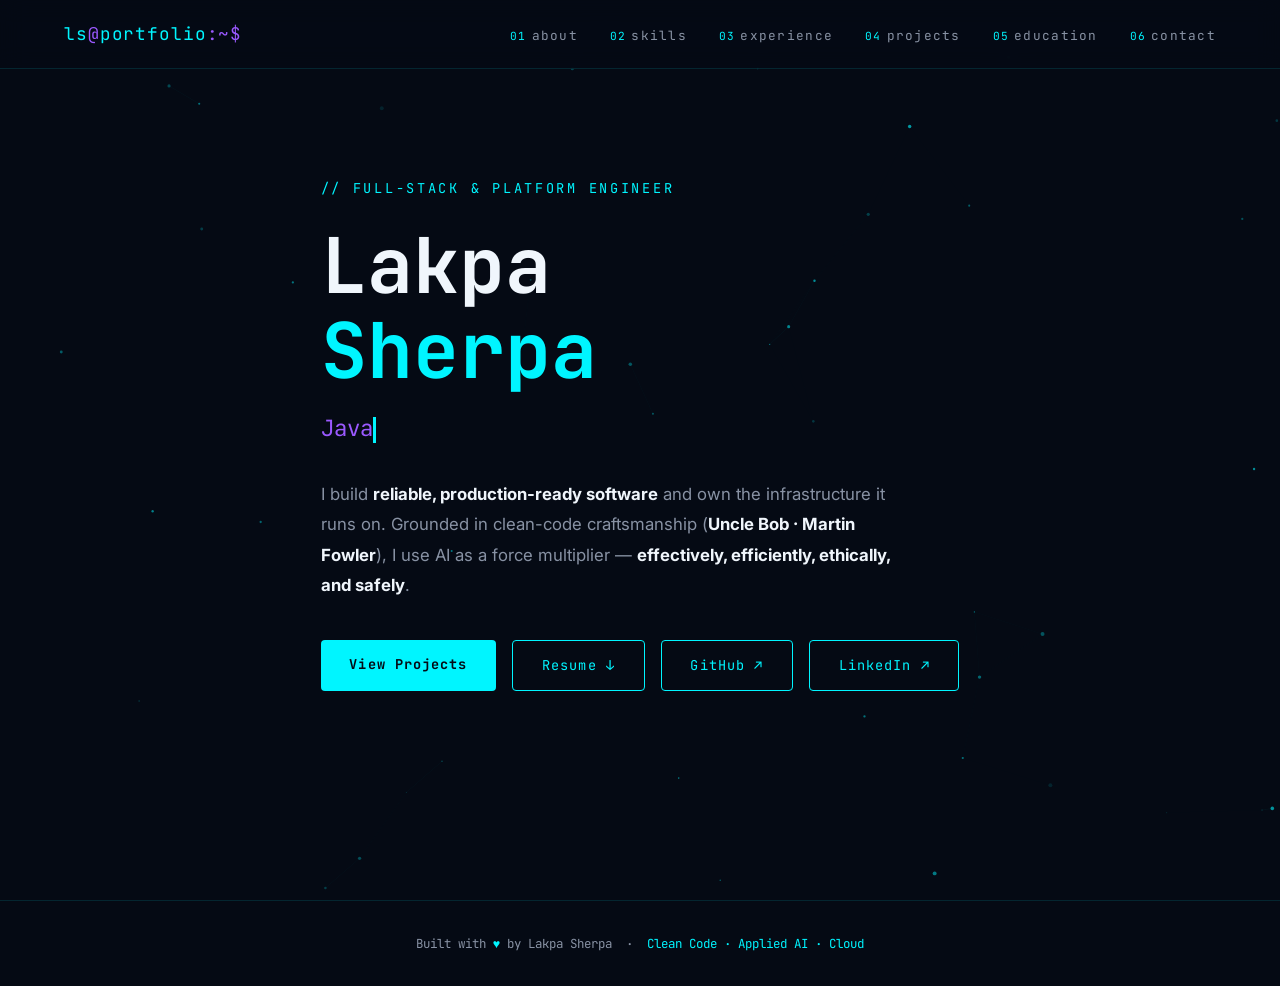
==== commit 5cc22aba: "add the project stack" ====
--- a/index.html
+++ b/index.html
@@ -50,6 +50,7 @@
         </p>
         <div class="hero-cta">
           <a href="projects.html" class="btn btn-primary">View Projects</a>
+          <a href="assets/resume.pdf" download="Lakpa_Sherpa_Resume.pdf" class="btn btn-outline">Resume ↓</a>
           <a href="https://github.com/lsherpa-beta" target="_blank" rel="noopener noreferrer" class="btn btn-outline">GitHub ↗</a>
           <a href="https://www.linkedin.com/in/lakpasherpa-2a787b262" target="_blank" rel="noopener noreferrer" class="btn btn-outline">LinkedIn ↗</a>
         </div>
